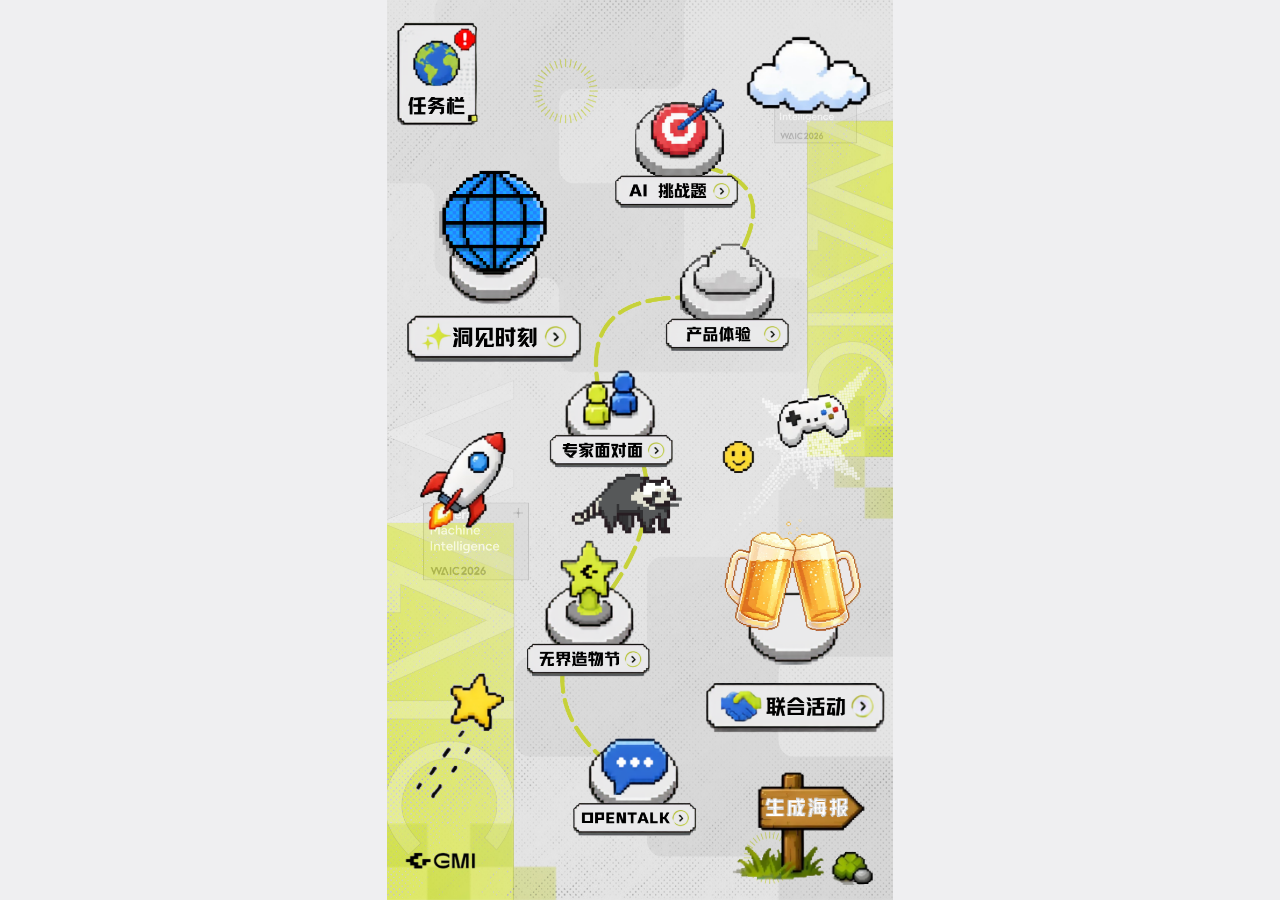
==== gmi-cloud-map/index.html @ d9730aa4 "Publish GMI Cloud WAIC check-in map" ====
<!doctype html>
<html lang="zh-CN">
  <head>
    <meta charset="UTF-8" />
    <meta name="viewport" content="width=device-width, initial-scale=1.0" />
    <title>Canva Replica</title>
    <link rel="icon" href="data:," />
    <link rel="preload" as="image" href="assets/page-background.jpg" />
    <link rel="preload" as="image" href="assets/canva-poster-decorated-transparent.png" />
    <link rel="preload" as="image" href="assets/gmi-logo.png" />
    <link rel="preload" as="image" href="assets/poster-sign.png" />
    <link rel="preload" as="image" href="assets/share-poster-page.png" />
    <link rel="preload" as="image" href="assets/share-poster-original.png" />
    <link rel="preload" as="image" href="assets/insight-page-report-map.png" />
    <link rel="preload" as="image" href="assets/partner-page-new.png" />
    <link rel="preload" as="image" href="assets/insight-detail-1.png" />
    <link rel="preload" as="image" href="assets/insight-detail-2.png" />
    <link rel="preload" as="image" href="assets/insight-detail-3.png" />
    <link rel="preload" as="image" href="assets/checkmark-green.png?v=2" />
    <link rel="preload" as="image" href="assets/taskbar-popup-frame.png?v=cutout2" />
    <link rel="preload" as="image" href="assets/taskbar-hearts-state-1.png?v=exact2" />
    <link rel="preload" as="image" href="assets/taskbar-heart-reveal-1.png?v=exact2" />
    <style>
      :root {
        color-scheme: light;
        --page-bg: #efeff1;
        --feedback-ease: cubic-bezier(0.16, 0.9, 0.24, 1);
        --feedback-press-duration: 130ms;
      }

      * {
        box-sizing: border-box;
      }

      html,
      body {
        width: 100%;
        min-height: 100%;
        margin: 0;
      }

      body {
        display: grid;
        min-height: 100dvh;
        place-items: center;
        overflow: hidden;
        background: var(--page-bg);
      }

      .canvas-stage {
        width: 100vw;
        height: 100dvh;
        display: grid;
        place-items: center;
      }

      .map-frame {
        width: min(100vw, calc(100dvh * 940 / 1672));
        aspect-ratio: 940 / 1672;
        position: relative;
        overflow: hidden;
        background: url("assets/page-background.jpg") center / 100% 100% no-repeat;
        contain: layout paint style;
        container-type: inline-size;
        transform: translate3d(0, 0, 0);
      }

      .map-art {
        position: absolute;
        inset: 0;
        width: 100%;
        height: 100%;
        display: block;
        object-fit: contain;
        image-rendering: pixelated;
        image-rendering: crisp-edges;
        user-select: none;
        pointer-events: none;
        -webkit-user-drag: none;
        backface-visibility: hidden;
        animation: map-foreground-enter 460ms var(--feedback-ease) both;
      }

      .poster-sign {
        position: absolute;
        left: 68%;
        top: 85.5%;
        z-index: 10;
        width: 29%;
        height: auto;
        pointer-events: none;
        user-select: none;
        -webkit-user-drag: none;
      }

      .poster-sign-hotspot {
        position: absolute;
        left: 68%;
        top: 85.5%;
        z-index: 21;
        width: 29%;
        height: 13.5%;
        border: 0;
        padding: 0;
        cursor: pointer;
        background: transparent;
        appearance: none;
        -webkit-tap-highlight-color: transparent;
      }

      .poster-sign-hotspot:focus-visible {
        outline: none;
      }

      .page-gmi-logo {
        position: absolute;
        left: 2.3%;
        bottom: 2.1%;
        z-index: 12;
        width: 16.5%;
        height: 4.2%;
        background: url("assets/gmi-logo.png") center center / 100% auto no-repeat;
        pointer-events: none;
        user-select: none;
      }

      .page-gmi-logo-insight {
        z-index: 6;
      }

      .checkmark-layer {
        position: absolute;
        inset: 0;
        z-index: 25;
        overflow: hidden;
        pointer-events: none;
      }

      .checkmark-marker {
        position: absolute;
        left: var(--check-x);
        top: var(--check-y);
        width: 6.383%;
        aspect-ratio: 1;
        display: block;
        visibility: hidden;
        opacity: 0;
        transform: translate3d(-50%, -50%, 0) scale(1);
        transform-origin: 50% 50%;
        will-change: transform, opacity, filter;
        image-rendering: pixelated;
        image-rendering: crisp-edges;
        user-select: none;
        -webkit-user-drag: none;
        backface-visibility: hidden;
      }

      .checkmark-marker.is-dropping,
      .checkmark-marker.is-complete {
        visibility: visible;
      }

      .checkmark-marker.is-complete {
        opacity: 1;
        filter: none;
        transform: translate3d(-50%, -50%, 0) scale(1);
      }

      .checkmark-marker.is-dropping {
        animation: checkmark-drop 520ms cubic-bezier(0.19, 0.86, 0.28, 1)
          forwards;
      }

      .intro-layer {
        position: absolute;
        inset: 0;
        z-index: 100;
        background: var(--page-bg);
        opacity: 1;
        pointer-events: none;
      }

      .intro-layer.is-hidden {
        opacity: 0;
        pointer-events: none;
      }

      .intro-layer.is-gone {
        display: none;
      }

      .intro-video {
        width: 100%;
        height: 100%;
        display: block;
        object-fit: contain;
        image-rendering: pixelated;
        image-rendering: crisp-edges;
        user-select: none;
        -webkit-user-drag: none;
        backface-visibility: hidden;
      }

      .hotspot {
        position: absolute;
        z-index: 20;
        border: 0;
        padding: 0;
        cursor: pointer;
        background: transparent;
        appearance: none;
        -webkit-tap-highlight-color: transparent;
      }

      .hotspot:focus-visible {
        outline: none;
      }

      .feedback-press {
        animation: feedback-press var(--feedback-press-duration)
          var(--feedback-ease) both;
      }

      .hotspot-ai {
        left: 45%;
        top: 9%;
        width: 25%;
        height: 15%;
      }

      .hotspot-taskbar {
        left: 0%;
        top: 0%;
        width: 24%;
        height: 15%;
      }

      .hotspot-product {
        left: 54%;
        top: 28%;
        width: 28%;
        height: 13%;
      }

      .hotspot-expert {
        left: 31%;
        top: 42%;
        width: 30%;
        height: 12%;
      }

      .hotspot-festival {
        left: 27%;
        top: 59%;
        width: 28%;
        height: 15%;
      }

      .hotspot-opentalk {
        left: 37%;
        top: 81%;
        width: 30%;
        height: 12%;
      }

      .hotspot-partner {
        left: 62%;
        top: 57%;
        width: 36%;
        height: 25%;
      }

      .hotspot-panda {
        left: 40%;
        top: 52.5%;
        width: 17%;
        height: 9.5%;
      }

      .hotspot-insight {
        left: 3%;
        top: 35%;
        width: 34%;
        height: 6%;
      }

      .hotspot-insight-globe {
        left: 8%;
        top: 18%;
        width: 23%;
        height: 16%;
      }

      .insight-page-layer {
        position: absolute;
        inset: 0;
        z-index: 160;
        visibility: hidden;
        opacity: 0;
        pointer-events: none;
        overflow: hidden;
        background: url("assets/page-background.jpg") center / 100% 100% no-repeat;
        transform: translate3d(0, 2%, 0) scale(0.96);
        transform-origin: 50% 50%;
        will-change: transform, opacity;
      }

      .insight-page-layer.is-entering,
      .insight-page-layer.is-open,
      .insight-page-layer.is-closing {
        visibility: visible;
      }

      .insight-page-layer.is-entering {
        pointer-events: auto;
        animation: insight-page-in 420ms var(--feedback-ease) forwards;
      }

      .insight-page-layer.is-open {
        opacity: 1;
        pointer-events: auto;
        transform: translate3d(0, 0, 0) scale(1);
      }

      .insight-page-layer.is-closing {
        pointer-events: none;
        animation: insight-page-out 240ms cubic-bezier(0.55, 0, 0.74, 0.22)
          forwards;
      }

      .insight-page-art {
        width: 100%;
        height: 100%;
        display: block;
        object-fit: contain;
        user-select: none;
        pointer-events: none;
        -webkit-user-drag: none;
        image-rendering: auto;
      }

      .insight-close-hotspot {
        position: absolute;
        top: 2.4%;
        right: 3.2%;
        z-index: 5;
        width: 7.5%;
        height: 5%;
        border: 0;
        padding: 0;
        cursor: pointer;
        background: transparent;
        appearance: none;
        -webkit-tap-highlight-color: transparent;
      }

      .insight-close-hotspot:focus-visible {
        outline: none;
      }

      .insight-poster-hotspot {
        position: absolute;
        left: 63.5%;
        top: 83.4%;
        z-index: 6;
        width: 35.5%;
        height: 13.4%;
        border: 0;
        padding: 0;
        cursor: pointer;
        background: transparent;
        appearance: none;
        -webkit-tap-highlight-color: transparent;
      }

      .insight-poster-hotspot:focus-visible {
        outline: none;
      }

      .partner-page-layer {
        position: absolute;
        inset: 0;
        z-index: 170;
        visibility: hidden;
        opacity: 0;
        overflow: hidden;
        pointer-events: none;
        background: #021225;
        transform: scale(0.97);
        transform-origin: 50% 50%;
        will-change: transform, opacity;
      }

      .partner-page-layer.is-entering,
      .partner-page-layer.is-open,
      .partner-page-layer.is-closing {
        visibility: visible;
      }

      .partner-page-layer.is-entering {
        pointer-events: auto;
        animation: partner-page-in 460ms var(--feedback-ease) forwards;
      }

      .partner-page-layer.is-open {
        opacity: 1;
        pointer-events: auto;
        transform: scale(1);
      }

      .partner-page-layer.is-closing {
        pointer-events: none;
        animation: partner-page-out 260ms cubic-bezier(0.55, 0, 0.74, 0.22) forwards;
      }

      .partner-page-art {
        width: 100%;
        height: 100%;
        display: block;
        object-fit: contain;
        user-select: none;
        pointer-events: none;
        -webkit-user-drag: none;
      }

      .partner-close-hotspot {
        position: absolute;
        top: 1.3%;
        right: 2.6%;
        z-index: 2;
        width: 12%;
        height: 7.5%;
        border: 0;
        padding: 0;
        cursor: pointer;
        background: transparent;
        appearance: none;
        -webkit-tap-highlight-color: transparent;
      }

      .partner-close-hotspot:focus-visible {
        outline: none;
      }

      .partner-poster-hotspot {
        position: absolute;
        left: 66%;
        top: 88.8%;
        z-index: 3;
        width: 32%;
        height: 10.7%;
        border: 0;
        padding: 0;
        cursor: pointer;
        background: transparent;
        appearance: none;
        -webkit-tap-highlight-color: transparent;
      }

      .partner-poster-hotspot:focus-visible {
        outline: none;
      }

      .poster-page-layer {
        position: absolute;
        inset: 0;
        z-index: 180;
        visibility: hidden;
        opacity: 0;
        overflow: hidden;
        pointer-events: none;
        background: #e8e8e8;
        transform: translate3d(0, 1.5%, 0) scale(0.96);
        transform-origin: 50% 50%;
        will-change: transform, opacity;
      }

      .poster-page-layer.is-entering,
      .poster-page-layer.is-open,
      .poster-page-layer.is-closing {
        visibility: visible;
      }

      .poster-page-layer.is-entering {
        pointer-events: auto;
        animation: poster-page-in 480ms var(--feedback-ease) forwards;
      }

      .poster-page-layer.is-open {
        opacity: 1;
        pointer-events: auto;
        transform: translate3d(0, 0, 0) scale(1);
      }

      .poster-page-layer.is-closing {
        pointer-events: none;
        animation: poster-page-out 240ms cubic-bezier(0.55, 0, 0.74, 0.22) forwards;
      }

      .poster-page-art {
        width: 100%;
        height: 100%;
        display: block;
        object-fit: contain;
        user-select: none;
        pointer-events: none;
        -webkit-user-drag: none;
      }

      .poster-photo-layer {
        position: absolute;
        inset: 0;
        z-index: 2;
        pointer-events: none;
      }

      .poster-composite-image {
        position: absolute;
        left: 12.646%;
        top: 2.99%;
        z-index: 3;
        width: 74.814%;
        height: 85.526%;
        display: block;
        object-fit: fill;
        user-select: auto;
        pointer-events: auto;
        -webkit-user-drag: auto;
        -webkit-touch-callout: default;
      }

      .poster-composite-image[hidden] {
        display: none;
      }

      .poster-photo-slot {
        position: absolute;
        left: var(--poster-x);
        top: var(--poster-y);
        width: var(--poster-w);
        height: var(--poster-h);
        overflow: hidden;
        border-radius: var(--poster-radius, 0);
        background: #f1f1f1;
      }

      .poster-photo-slot img {
        width: 100%;
        height: 100%;
        display: block;
        object-fit: cover;
        object-position: center;
      }

      .poster-actions-backdrop {
        position: absolute;
        inset: 0;
        z-index: 4;
        background: url("assets/page-background.jpg") center / 100% 100% no-repeat;
        clip-path: inset(89.5% 11.5% 1.2% 11.5%);
        pointer-events: none;
      }

      .poster-actions {
        position: absolute;
        left: 13.5%;
        top: 91%;
        z-index: 5;
        width: 73%;
        height: 6.2%;
        display: grid;
        grid-template-columns: minmax(0, 1fr) minmax(0, 1fr);
        gap: 2.4%;
      }

      .poster-action-button {
        border: 0;
        border-radius: 0.8cqw;
        padding: 0 1cqw;
        cursor: pointer;
        background: #050505;
        color: #dafa20;
        box-shadow: 0 0.7cqw 0 #8a8a8a;
        font-family: "Microsoft YaHei", "PingFang SC", sans-serif;
        font-size: 4.25cqw;
        font-weight: 900;
        line-height: 1;
        letter-spacing: 0;
        white-space: nowrap;
        appearance: none;
        -webkit-tap-highlight-color: transparent;
      }

      .poster-action-button:active {
        box-shadow: 0 0.25cqw 0 #777;
        transform: translateY(0.45cqw);
      }

      .poster-action-button:focus-visible {
        outline: 0.35cqw solid #174aa3;
        outline-offset: 0.3cqw;
      }

      .poster-return-side {
        position: absolute;
        top: 0;
        z-index: 3;
        width: 12.6%;
        height: 100%;
        border: 0;
        padding: 0;
        cursor: pointer;
        background: transparent;
        appearance: none;
        -webkit-tap-highlight-color: transparent;
      }

      .poster-return-side-left {
        left: 0;
      }

      .poster-return-side-right {
        right: 0;
      }

      .poster-return-side:focus-visible {
        outline: none;
      }

      .insight-detail-target {
        position: absolute;
        z-index: 2;
        border: 0;
        padding: 0;
        cursor: pointer;
        background: transparent;
        appearance: none;
        -webkit-tap-highlight-color: transparent;
      }

      .insight-detail-target:focus-visible,
      .insight-detail-action:focus-visible {
        outline: none;
      }

      .insight-detail-target-1 {
        left: 8%;
        top: 15%;
        width: 48%;
        height: 10%;
      }

      .insight-detail-target-2 {
        left: 50.5%;
        top: 37%;
        width: 40%;
        height: 12%;
      }

      .insight-detail-target-3 {
        left: 7%;
        top: 63.5%;
        width: 44%;
        height: 12%;
      }

      .insight-detail-card {
        --detail-offset-x: 0%;
        --detail-offset-y: 0%;
        position: absolute;
        z-index: 3;
        width: var(--detail-width);
        opacity: 0;
        visibility: hidden;
        pointer-events: none;
        transform: translate3d(var(--detail-offset-x), var(--detail-offset-y), 0)
          scale(0.92);
        transform-origin: 50% 50%;
        will-change: transform, opacity;
      }

      .insight-detail-card-1 {
        left: 53.45%;
        top: 13.9%;
        --detail-width: 46.23%;
        --detail-offset-x: 18%;
        --detail-offset-y: -8%;
      }

      .insight-detail-card-2 {
        left: 7.23%;
        top: 36.96%;
        --detail-width: 39.32%;
        --detail-offset-x: -18%;
        --detail-offset-y: 8%;
      }

      .insight-detail-card-3 {
        left: 53.45%;
        top: 61.6%;
        --detail-width: 42.72%;
        --detail-offset-x: 18%;
        --detail-offset-y: 10%;
      }

      .insight-detail-card.is-opening,
      .insight-detail-card.is-open {
        visibility: visible;
        pointer-events: auto;
      }

      .insight-detail-card.is-opening {
        animation: insight-detail-in 260ms var(--feedback-ease) forwards;
      }

      .insight-detail-card.is-open {
        opacity: 1;
        transform: translate3d(0, 0, 0) scale(1);
      }

      .insight-detail-card.is-closing {
        visibility: visible;
        pointer-events: none;
        animation: insight-detail-out 220ms cubic-bezier(0.55, 0, 0.74, 0.22)
          forwards;
      }

      .insight-detail-art {
        display: block;
        width: 100%;
        height: auto;
        user-select: none;
        pointer-events: none;
        -webkit-user-drag: none;
        image-rendering: auto;
      }

      .insight-detail-action {
        position: absolute;
        z-index: 1;
        border: 0;
        padding: 0;
        cursor: pointer;
        background: transparent;
        appearance: none;
        -webkit-tap-highlight-color: transparent;
      }

      .insight-copy-hotspot {
        left: 18%;
        bottom: 5.5%;
        width: 66%;
        height: 17%;
      }

      .insight-photo-plus-hotspot {
        height: 16%;
      }

      .insight-detail-card-2 .insight-photo-plus-hotspot {
        left: 14%;
        bottom: 5%;
        width: 70%;
      }

      .insight-detail-card-3 .insight-photo-plus-hotspot {
        left: 18%;
        bottom: 5%;
        width: 64%;
      }

      .insight-photo-choice-sheet {
        left: 9%;
        bottom: 21%;
        width: 82%;
      }

      .heart-bubble {
        position: absolute;
        left: 67.4%;
        top: 51.2%;
        z-index: 26;
        width: 17%;
        opacity: 0;
        visibility: hidden;
        pointer-events: none;
        transform: translate3d(-50%, -50%, 0) scale(0.72);
        transform-origin: 42% 100%;
        will-change: transform, opacity;
      }

      .heart-bubble.is-visible {
        visibility: visible;
        opacity: 1;
        transform: translate3d(-50%, -50%, 0) scale(1);
        animation: heart-bubble-in 280ms var(--feedback-ease)
          forwards;
      }

      .heart-bubble img {
        width: 100%;
        height: auto;
        display: block;
        user-select: none;
        -webkit-user-drag: none;
        image-rendering: pixelated;
        image-rendering: crisp-edges;
        backface-visibility: hidden;
      }

      .taskbar-popup-layer {
        position: absolute;
        inset: 0;
        z-index: 46;
        visibility: hidden;
        opacity: 0;
        pointer-events: none;
        background: transparent;
        contain: layout paint style;
        transform: translate3d(0, 0, 0) scale(0.94);
        transform-origin: 50% 58%;
        will-change: transform, opacity;
      }

      .taskbar-popup-layer.is-visible {
        visibility: visible;
        opacity: 1;
        pointer-events: auto;
        animation: taskbar-popup-in 280ms var(--feedback-ease)
          forwards;
      }

      .taskbar-popup-layer.is-closing {
        visibility: visible;
        opacity: 0;
        pointer-events: none;
        animation: taskbar-popup-out 220ms cubic-bezier(0.55, 0, 0.74, 0.22)
          forwards;
      }

      .taskbar-popup-art {
        width: 100%;
        height: 100%;
        display: block;
        object-fit: contain;
        image-rendering: pixelated;
        image-rendering: crisp-edges;
        user-select: none;
        pointer-events: none;
        -webkit-user-drag: none;
        backface-visibility: hidden;
      }

      .taskbar-heart-stage {
        position: absolute;
        left: 0;
        top: 33.49%;
        z-index: 47;
        width: 100%;
        height: 19.14%;
        pointer-events: none;
        overflow: hidden;
      }

      .taskbar-heart-state,
      .taskbar-heart-reveal {
        position: absolute;
        inset: 0;
        width: 100%;
        height: 100%;
        display: block;
        image-rendering: pixelated;
        image-rendering: crisp-edges;
        user-select: none;
        -webkit-user-drag: none;
      }

      .taskbar-heart-reveal {
        opacity: 0;
        background-repeat: no-repeat;
        background-size: 1100% 100%;
        will-change: background-position, opacity;
      }

      .taskbar-heart-reveal.is-active {
        opacity: 1;
        animation: taskbar-heart-reveal 460ms steps(10, end) forwards;
      }

      .taskbar-progress-label {
        position: absolute;
        width: 1px;
        height: 1px;
        margin: -1px;
        padding: 0;
        border: 0;
        clip: rect(0 0 0 0);
        clip-path: inset(50%);
        overflow: hidden;
        white-space: nowrap;
        z-index: 47;
      }

      .taskbar-close-hotspot {
        position: absolute;
        left: 30%;
        top: 63.6%;
        z-index: 48;
        width: 40%;
        height: 8%;
        border: 0;
        padding: 0;
        cursor: pointer;
        background: transparent;
        appearance: none;
        -webkit-tap-highlight-color: transparent;
      }

      .taskbar-close-hotspot:focus-visible {
        outline: none;
      }

      .popup-card {
        --x: 50%;
        --y: 50%;
        --w: 33%;
        --origin: 50% 50%;
        position: absolute;
        left: var(--x);
        top: var(--y);
        z-index: 30;
        width: var(--w);
        transform-origin: var(--origin);
        transform: translate3d(-50%, -50%, 0) scale(0.72);
        opacity: 0;
        visibility: hidden;
        pointer-events: none;
        will-change: transform, opacity;
      }

      .popup-art {
        width: 100%;
        height: auto;
        display: block;
        user-select: none;
        pointer-events: none;
        -webkit-user-drag: none;
        image-rendering: pixelated;
        image-rendering: crisp-edges;
        backface-visibility: hidden;
      }

      .checkin-hotspot {
        position: absolute;
        left: 17%;
        bottom: 7.2%;
        z-index: 34;
        width: 66%;
        height: 17%;
        border: 0;
        padding: 0;
        cursor: pointer;
        background: transparent;
        appearance: none;
        -webkit-tap-highlight-color: transparent;
      }

      .checkin-hotspot::after {
        content: "";
        position: absolute;
        inset: 18% 42%;
        border-radius: 999px;
        background: rgba(255, 49, 80, 0);
        transform: scale(0.76);
        transition:
          background-color 160ms linear,
          transform 180ms cubic-bezier(0.16, 0.9, 0.24, 1);
      }

      .checkin-hotspot:active::after {
        background: rgba(255, 49, 80, 0.16);
        transform: scale(1);
      }

      .checkin-hotspot:focus-visible {
        outline: none;
      }

      .photo-choice-sheet {
        position: absolute;
        left: 8%;
        bottom: 25%;
        z-index: 36;
        width: 89%;
        aspect-ratio: 232 / 118;
        display: grid;
        grid-template-columns: minmax(0, 1fr);
        gap: 0;
        padding: 0;
        border: 0;
        background: transparent;
        overflow: visible;
        transform-origin: 50% 100%;
        animation: photo-choice-in 120ms steps(2, end) both;
      }

      .photo-choice-reference {
        position: absolute;
        top: -211.864%;
        left: -293.534%;
        z-index: 0;
        width: 405.603%;
        max-width: none;
        height: auto;
        display: block;
        pointer-events: none;
        user-select: none;
        -webkit-user-drag: none;
      }

      .photo-choice-crop {
        position: absolute;
        inset: 0;
        z-index: 0;
        overflow: hidden;
      }

      .photo-choice-plus {
        position: absolute;
        top: -0.6em;
        right: -0.5em;
        z-index: 2;
        color: #ddea17;
        font-family: Arial Black, Arial, sans-serif;
        font-size: clamp(17px, 6.1cqw, 33px);
        font-weight: 900;
        line-height: 1;
        -webkit-text-stroke: clamp(1px, 0.32cqw, 2px) #111;
        text-shadow:
          clamp(1px, 0.32cqw, 2px) 0 #111,
          0 clamp(1px, 0.32cqw, 2px) #111;
        pointer-events: none;
      }

      .photo-choice-sheet[hidden] {
        display: none;
      }

      .photo-choice-action {
        position: relative;
        z-index: 1;
        min-height: 0;
        border: 0;
        padding: 0;
        background: transparent;
        color: transparent;
        cursor: pointer;
        font-size: 0;
        -webkit-tap-highlight-color: transparent;
      }

      .photo-choice-action:active {
        background: rgba(217, 234, 23, 0.16);
      }

      .photo-choice-action:focus-visible {
        outline: 2px solid #ddea17;
        outline-offset: 2px;
      }

      .popup-festival .photo-choice-sheet {
        left: 4%;
        width: 84%;
      }

      .native-photo-input {
        position: fixed;
        width: 1px;
        height: 1px;
        margin: -1px;
        padding: 0;
        border: 0;
        clip: rect(0 0 0 0);
        clip-path: inset(50%);
        overflow: hidden;
        white-space: nowrap;
      }

      .popup-card.is-opening,
      .popup-card.is-open {
        visibility: visible;
        pointer-events: auto;
      }

      .popup-card.is-opening {
        animation: card-in 310ms var(--feedback-ease) forwards;
      }

      .popup-card.is-open {
        transform: translate3d(-50%, -50%, 0) scale(1);
        opacity: 1;
      }

      .popup-card.is-closing {
        visibility: visible;
        pointer-events: none;
        animation: card-out 250ms cubic-bezier(0.55, 0, 0.74, 0.22) forwards;
      }

      @keyframes card-in {
        0% {
          opacity: 0;
          transform: translate3d(-50%, -50%, 0) scale(0.72);
        }
        58% {
          opacity: 1;
          transform: translate3d(-50%, -50%, 0) scale(1.035);
        }
        100% {
          opacity: 1;
          transform: translate3d(-50%, -50%, 0) scale(1);
        }
      }

      @keyframes map-foreground-enter {
        0% {
          opacity: 0;
          transform: translate3d(0, 10px, 0) scale(0.985);
        }

        100% {
          opacity: 1;
          transform: translate3d(0, 0, 0) scale(1);
        }
      }

      @keyframes card-out {
        0% {
          opacity: 1;
          transform: translate3d(-50%, -50%, 0) scale(1);
        }
        100% {
          opacity: 0;
          transform: translate3d(-50%, -50%, 0) scale(0.72);
        }
      }

      @keyframes feedback-press {
        0% {
          transform: scale(1);
        }
        45% {
          transform: scale(0.94);
        }
        100% {
          transform: scale(1);
        }
      }

      @keyframes insight-page-in {
        0% {
          opacity: 0;
          transform: translate3d(0, 2%, 0) scale(0.96);
        }
        70% {
          opacity: 1;
          transform: translate3d(0, 0, 0) scale(1.012);
        }
        100% {
          opacity: 1;
          transform: translate3d(0, 0, 0) scale(1);
        }
      }

      @keyframes insight-page-out {
        0% {
          opacity: 1;
          transform: translate3d(0, 0, 0) scale(1);
        }
        100% {
          opacity: 0;
          transform: translate3d(0, 1.5%, 0) scale(0.97);
        }
      }

      @keyframes partner-page-in {
        0% {
          opacity: 0;
          transform: scale(0.97);
        }
        72% {
          opacity: 1;
          transform: scale(1.01);
        }
        100% {
          opacity: 1;
          transform: scale(1);
        }
      }

      @keyframes partner-page-out {
        0% {
          opacity: 1;
          transform: scale(1);
        }
        100% {
          opacity: 0;
          transform: scale(1.035);
        }
      }

      @keyframes poster-page-in {
        0% {
          opacity: 0;
          transform: translate3d(0, 1.5%, 0) scale(0.96);
        }
        72% {
          opacity: 1;
          transform: translate3d(0, 0, 0) scale(1.012);
        }
        100% {
          opacity: 1;
          transform: translate3d(0, 0, 0) scale(1);
        }
      }

      @keyframes poster-page-out {
        0% {
          opacity: 1;
          transform: translate3d(0, 0, 0) scale(1);
        }
        100% {
          opacity: 0;
          transform: translate3d(0, 1.5%, 0) scale(0.97);
        }
      }

      @keyframes insight-detail-in {
        0% {
          opacity: 0;
          transform: translate3d(var(--detail-offset-x), var(--detail-offset-y), 0)
            scale(0.92);
        }

        100% {
          opacity: 1;
          transform: translate3d(0, 0, 0) scale(1);
        }
      }

      @keyframes insight-detail-out {
        0% {
          opacity: 1;
          transform: translate3d(0, 0, 0) scale(1);
        }

        100% {
          opacity: 0;
          transform: translate3d(var(--detail-offset-x), var(--detail-offset-y), 0)
            scale(0.92);
        }
      }

      @keyframes photo-choice-in {
        0% {
          opacity: 0;
          transform: translate3d(0, 4%, 0) scale(0.92);
        }
        100% {
          opacity: 1;
          transform: translate3d(0, 0, 0) scale(1);
        }
      }

      @keyframes checkmark-drop {
        0% {
          opacity: 0;
          filter: blur(1px);
          transform: translate3d(-50%, -780%, 0) scale(8.5);
        }
        9% {
          opacity: 1;
        }
        78% {
          opacity: 1;
          filter: none;
          transform: translate3d(-50%, -50%, 0) scale(1.13);
        }
        100% {
          opacity: 1;
          filter: none;
          transform: translate3d(-50%, -50%, 0) scale(1);
        }
      }

      @keyframes heart-bubble-in {
        0% {
          opacity: 0;
          transform: translate3d(-50%, -50%, 0) scale(0.72);
        }
        62% {
          opacity: 1;
          transform: translate3d(-50%, -50%, 0) scale(1.05);
        }
        100% {
          opacity: 1;
          transform: translate3d(-50%, -50%, 0) scale(1);
        }
      }

      @keyframes taskbar-popup-in {
        0% {
          opacity: 0;
          transform: translate3d(0, 0, 0) scale(0.94);
        }
        58% {
          opacity: 1;
          transform: translate3d(0, 0, 0) scale(1.012);
        }
        100% {
          opacity: 1;
          transform: translate3d(0, 0, 0) scale(1);
        }
      }

      @keyframes taskbar-popup-out {
        0% {
          opacity: 1;
          transform: translate3d(0, 0, 0) scale(1);
        }
        100% {
          opacity: 0;
          transform: translate3d(0, 0, 0) scale(0.94);
        }
      }

      @keyframes taskbar-heart-reveal {
        0% {
          background-position: 0 0;
        }
        100% {
          background-position: 100% 0;
        }
      }

      .popup-ai {
        --x: 82.4%;
        --y: 14.1%;
        --w: 34%;
        --origin: 0% 50%;
      }

      .popup-product {
        --x: 38.2%;
        --y: 30.2%;
        --w: 34%;
        --origin: 100% 50%;
      }

      .popup-expert {
        --x: 74.6%;
        --y: 49%;
        --w: 34%;
        --origin: 0% 50%;
      }

      .popup-festival {
        --x: 18.2%;
        --y: 68%;
        --w: 32.5%;
        --origin: 100% 50%;
      }

      .popup-opentalk {
        --x: 78.6%;
        --y: 88.2%;
        --w: 32.5%;
        --origin: 0% 36%;
      }

      /* Keep the supplied raster artwork smooth when it is scaled on phones. */
      .map-art,
      .intro-video,
      .popup-art,
      .heart-bubble img,
      .taskbar-popup-art,
      .taskbar-heart-state,
      .taskbar-heart-reveal {
        image-rendering: auto;
      }

      @media (prefers-reduced-motion: reduce) {
        .map-art,
        .popup-card.is-opening,
        .popup-card.is-closing,
        .heart-bubble.is-visible,
        .taskbar-popup-layer.is-visible,
        .taskbar-popup-layer.is-closing,
        .insight-page-layer.is-entering,
        .insight-page-layer.is-closing,
        .partner-page-layer.is-entering,
        .partner-page-layer.is-closing,
        .poster-page-layer.is-entering,
        .poster-page-layer.is-closing,
        .insight-detail-card.is-opening,
        .insight-detail-card.is-closing,
        .feedback-press {
          animation-duration: 1ms;
        }
      }
    </style>
  </head>
  <body>
    <main class="canvas-stage" aria-label="Canva design replica">
      <div class="map-frame">
        <img
          class="map-art"
          src="assets/canva-poster-decorated-transparent.png"
          width="941"
          height="1672"
          alt=""
          aria-hidden="true"
          draggable="false"
        />
        <div class="page-gmi-logo" role="img" aria-label="GMI"></div>
        <img
          class="poster-sign"
          src="assets/poster-sign-cutout.png"
          width="330"
          height="266"
          alt=""
          aria-hidden="true"
          draggable="false"
        />
        <button
          class="poster-sign-hotspot"
          type="button"
          data-poster-target
          aria-label="Generate poster"
        ></button>

        <div class="checkmark-layer" data-checkmark-layer aria-hidden="true"></div>

        <article class="popup-card popup-ai" data-popup="ai" aria-hidden="true">
          <img
            class="popup-art"
            src="assets/popup-ai.png"
            width="624"
            height="630"
            alt=""
            draggable="false"
          />
          <button
            class="checkin-hotspot"
            type="button"
            data-checkin-button
            aria-label="Check in AI challenge"
          ></button>
          <div class="photo-choice-sheet" data-photo-choice-sheet hidden aria-hidden="true">
            <span class="photo-choice-crop"><img class="photo-choice-reference" src="assets/photo-choice-reference.png" alt="" aria-hidden="true" draggable="false" /></span>
            <span class="photo-choice-plus" aria-hidden="true">+</span>
            <button class="photo-choice-action" type="button" data-photo-library-choice>从相册选择</button>
            <button class="photo-choice-action" type="button" data-photo-camera-choice>打开相机</button>
          </div>
        </article>

        <article
          class="popup-card popup-product"
          data-popup="product"
          aria-hidden="true"
        >
          <img
            class="popup-art"
            src="assets/popup-product.png"
            width="603"
            height="646"
            alt=""
            draggable="false"
          />
          <button
            class="checkin-hotspot"
            type="button"
            data-checkin-button
            aria-label="Check in product experience"
          ></button>
          <div class="photo-choice-sheet" data-photo-choice-sheet hidden aria-hidden="true">
            <span class="photo-choice-crop"><img class="photo-choice-reference" src="assets/photo-choice-reference.png" alt="" aria-hidden="true" draggable="false" /></span>
            <span class="photo-choice-plus" aria-hidden="true">+</span>
            <button class="photo-choice-action" type="button" data-photo-library-choice>从相册选择</button>
            <button class="photo-choice-action" type="button" data-photo-camera-choice>打开相机</button>
          </div>
        </article>

        <article
          class="popup-card popup-expert"
          data-popup="expert"
          aria-hidden="true"
        >
          <img
            class="popup-art"
            src="assets/popup-expert.png"
            width="603"
            height="623"
            alt=""
            draggable="false"
          />
          <button
            class="checkin-hotspot"
            type="button"
            data-checkin-button
            aria-label="Check in expert session"
          ></button>
          <div class="photo-choice-sheet" data-photo-choice-sheet hidden aria-hidden="true">
            <span class="photo-choice-crop"><img class="photo-choice-reference" src="assets/photo-choice-reference.png" alt="" aria-hidden="true" draggable="false" /></span>
            <span class="photo-choice-plus" aria-hidden="true">+</span>
            <button class="photo-choice-action" type="button" data-photo-library-choice>从相册选择</button>
            <button class="photo-choice-action" type="button" data-photo-camera-choice>打开相机</button>
          </div>
        </article>

        <article
          class="popup-card popup-festival"
          data-popup="festival"
          aria-hidden="true"
        >
          <img
            class="popup-art"
            src="assets/popup-festival.png"
            width="564"
            height="615"
            alt=""
            draggable="false"
          />
          <button
            class="checkin-hotspot"
            type="button"
            data-checkin-button
            aria-label="Check in creation festival"
          ></button>
          <div class="photo-choice-sheet" data-photo-choice-sheet hidden aria-hidden="true">
            <span class="photo-choice-crop"><img class="photo-choice-reference" src="assets/photo-choice-reference.png" alt="" aria-hidden="true" draggable="false" /></span>
            <span class="photo-choice-plus" aria-hidden="true">+</span>
            <button class="photo-choice-action" type="button" data-photo-library-choice>从相册选择</button>
            <button class="photo-choice-action" type="button" data-photo-camera-choice>打开相机</button>
          </div>
        </article>

        <article
          class="popup-card popup-opentalk"
          data-popup="opentalk"
          aria-hidden="true"
        >
          <img
            class="popup-art"
            src="assets/popup-opentalk.png"
            width="564"
            height="588"
            alt=""
            draggable="false"
          />
          <button
            class="checkin-hotspot"
            type="button"
            data-checkin-button
            aria-label="Check in OpenTalk"
          ></button>
          <div class="photo-choice-sheet" data-photo-choice-sheet hidden aria-hidden="true">
            <span class="photo-choice-crop"><img class="photo-choice-reference" src="assets/photo-choice-reference.png" alt="" aria-hidden="true" draggable="false" /></span>
            <span class="photo-choice-plus" aria-hidden="true">+</span>
            <button class="photo-choice-action" type="button" data-photo-library-choice>从相册选择</button>
            <button class="photo-choice-action" type="button" data-photo-camera-choice>打开相机</button>
          </div>
        </article>

        <div class="heart-bubble" data-heart-bubble aria-hidden="true">
          <img
            src="assets/heart-bubble.png"
            width="807"
            height="364"
            alt=""
            draggable="false"
          />
        </div>

        <div
          class="taskbar-popup-layer"
          data-taskbar-popup-layer
          aria-hidden="true"
        >
          <img
            class="taskbar-popup-art"
            src="assets/taskbar-popup-frame.png?v=cutout2"
            width="940"
            height="1672"
            alt=""
            draggable="false"
          />
          <div class="taskbar-progress-label" data-taskbar-progress>0/5</div>
          <div class="taskbar-heart-stage" aria-hidden="true">
            <img
              class="taskbar-heart-state"
              data-taskbar-heart-state
              src="assets/taskbar-hearts-state-0.png?v=exact2"
              width="940"
              height="320"
              alt=""
              draggable="false"
            />
            <div
              class="taskbar-heart-reveal"
              data-taskbar-heart-reveal
            ></div>
          </div>
          <button
            class="taskbar-close-hotspot"
            type="button"
            data-taskbar-close
            aria-label="Close taskbar popup"
          ></button>
        </div>

        <section
          class="insight-page-layer"
          data-insight-layer
          aria-hidden="true"
        >
          <img
            class="insight-page-art"
            src="assets/insight-page-report-map.png"
            width="941"
            height="1672"
            alt=""
            draggable="false"
          />
          <div class="page-gmi-logo page-gmi-logo-insight" role="img" aria-label="GMI"></div>
          <button class="insight-detail-target insight-detail-target-1" type="button" data-insight-detail-target="1" aria-label="Open white paper details"></button>
          <button class="insight-detail-target insight-detail-target-2" type="button" data-insight-detail-target="2" aria-label="Open global AI sharing details"></button>
          <button class="insight-detail-target insight-detail-target-3" type="button" data-insight-detail-target="3" aria-label="Open AI Agent sharing details"></button>

          <article class="insight-detail-card insight-detail-card-1" data-insight-detail="1" aria-hidden="true">
            <img class="insight-detail-art" src="assets/insight-detail-1.png" width="435" height="338" alt="" draggable="false" />
            <button class="insight-detail-action insight-copy-hotspot" type="button" data-insight-copy-command aria-label="Copy white paper command"></button>
          </article>

          <article class="insight-detail-card insight-detail-card-2" data-insight-detail="2" aria-hidden="true">
            <img class="insight-detail-art" src="assets/insight-detail-2.png" width="370" height="390" alt="" draggable="false" />
            <button class="insight-detail-action insight-photo-plus-hotspot" type="button" data-insight-photo-plus aria-label="Add global AI sharing photo"></button>
            <div class="photo-choice-sheet insight-photo-choice-sheet" data-insight-photo-choice-sheet hidden aria-hidden="true">
              <span class="photo-choice-crop"><img class="photo-choice-reference" src="assets/photo-choice-reference.png" alt="" aria-hidden="true" draggable="false" /></span>
              <span class="photo-choice-plus" aria-hidden="true">+</span>
              <button class="photo-choice-action" type="button" data-insight-photo-library-choice aria-label="Choose from photo library"></button>
              <button class="photo-choice-action" type="button" data-insight-photo-camera-choice aria-label="Open camera"></button>
            </div>
          </article>

          <article class="insight-detail-card insight-detail-card-3" data-insight-detail="3" aria-hidden="true">
            <img class="insight-detail-art" src="assets/insight-detail-3.png" width="402" height="358" alt="" draggable="false" />
            <button class="insight-detail-action insight-photo-plus-hotspot" type="button" data-insight-photo-plus aria-label="Add AI Agent sharing photo"></button>
            <div class="photo-choice-sheet insight-photo-choice-sheet" data-insight-photo-choice-sheet hidden aria-hidden="true">
              <span class="photo-choice-crop"><img class="photo-choice-reference" src="assets/photo-choice-reference.png" alt="" aria-hidden="true" draggable="false" /></span>
              <span class="photo-choice-plus" aria-hidden="true">+</span>
              <button class="photo-choice-action" type="button" data-insight-photo-library-choice aria-label="Choose from photo library"></button>
              <button class="photo-choice-action" type="button" data-insight-photo-camera-choice aria-label="Open camera"></button>
            </div>
          </article>
          <button
            class="insight-close-hotspot"
            type="button"
            data-insight-close
            aria-label="Close insight moments"
          ></button>
          <button
            class="insight-poster-hotspot"
            type="button"
            data-insight-poster-target
            aria-label="Generate poster"
          ></button>
        </section>

        <section class="partner-page-layer" data-partner-layer aria-hidden="true">
          <img
            class="partner-page-art"
            src="assets/partner-page-new.png"
            width="941"
            height="1672"
            alt=""
            draggable="false"
          />
          <button
            class="partner-poster-hotspot"
            type="button"
            data-partner-poster-target
            aria-label="Generate poster"
          ></button>
          <button
            class="partner-close-hotspot"
            type="button"
            data-partner-close
            aria-label="Return to main page"
          ></button>
        </section>

        <section class="poster-page-layer" data-poster-page-layer aria-hidden="true">
          <img
            class="poster-page-art"
            src="assets/share-poster-page.png"
            width="941"
            height="1672"
            alt=""
            draggable="false"
          />
          <div class="poster-photo-layer" data-poster-photo-layer aria-hidden="true"></div>
          <img
            class="poster-composite-image"
            data-poster-composite-image
            alt="GMI Cloud 打卡行动地图海报"
            hidden
          />
          <button
            class="poster-return-side poster-return-side-left"
            type="button"
            data-poster-return
            aria-label="Return to main page"
          ></button>
          <button
            class="poster-return-side poster-return-side-right"
            type="button"
            data-poster-return
            aria-label="Return to main page"
          ></button>
          <div class="poster-actions-backdrop" aria-hidden="true"></div>
          <div class="poster-actions">
            <button
              class="poster-action-button"
              type="button"
              data-poster-save
              aria-label="保存海报"
            >保存海报</button>
            <button
              class="poster-action-button"
              type="button"
              data-poster-copy
              aria-label="复制文案"
            >复制文案</button>
          </div>
        </section>

        <button
          class="hotspot hotspot-taskbar"
          type="button"
          data-taskbar-target
          aria-label="Open taskbar collection"
        ></button>
        <button
          class="hotspot hotspot-ai"
          type="button"
          data-popup-target="ai"
          aria-label="Open AI challenge"
        ></button>
        <button
          class="hotspot hotspot-product"
          type="button"
          data-popup-target="product"
          aria-label="Open product experience"
        ></button>
        <button
          class="hotspot hotspot-expert"
          type="button"
          data-popup-target="expert"
          aria-label="Open expert session"
        ></button>
        <button
          class="hotspot hotspot-festival"
          type="button"
          data-popup-target="festival"
          aria-label="Open creation festival"
        ></button>
        <button
          class="hotspot hotspot-opentalk"
          type="button"
          data-popup-target="opentalk"
          aria-label="Open OpenTalk"
        ></button>
        <button
          class="hotspot hotspot-panda"
          type="button"
          data-panda-target
          aria-label="Show panda hearts"
        ></button>
        <button
          class="hotspot hotspot-insight"
          type="button"
          data-insight-target
          aria-label="Open insight moments"
        ></button>
        <button
          class="hotspot hotspot-insight-globe"
          type="button"
          data-insight-globe-target
          aria-label="Open insight moments from globe"
        ></button>
        <button
          class="hotspot hotspot-partner"
          type="button"
          data-partner-target
          aria-label="Open partner activities"
        ></button>
      </div>
    </main>

    <input class="native-photo-input" data-photo-library-input type="file" accept="image/*" tabindex="-1" />
    <input class="native-photo-input" data-photo-camera-input type="file" accept="image/*" capture="environment" tabindex="-1" />
    <input class="native-photo-input" data-insight-photo-library-input type="file" accept="image/*" tabindex="-1" />
    <input class="native-photo-input" data-insight-photo-camera-input type="file" accept="image/*" capture="environment" tabindex="-1" />

    <script>
      const introLayer = document.querySelector("[data-intro-layer]");
      const introVideo = introLayer?.querySelector("video");
      const heartBubble = document.querySelector("[data-heart-bubble]");
      const pandaButton = document.querySelector("[data-panda-target]");
      const insightButton = document.querySelector("[data-insight-target]");
      const insightGlobeButton = document.querySelector("[data-insight-globe-target]");
      const insightLayer = document.querySelector("[data-insight-layer]");
      const insightCloseButton = document.querySelector("[data-insight-close]");
      const insightPosterTargetButton = document.querySelector(
        "[data-insight-poster-target]"
      );
      const partnerButton = document.querySelector("[data-partner-target]");
      const partnerLayer = document.querySelector("[data-partner-layer]");
      const partnerCloseButton = document.querySelector("[data-partner-close]");
      const partnerPosterTargetButton = document.querySelector(
        "[data-partner-poster-target]"
      );
      const posterTargetButton = document.querySelector("[data-poster-target]");
      const posterPageLayer = document.querySelector("[data-poster-page-layer]");
      const posterPhotoLayer = document.querySelector("[data-poster-photo-layer]");
      const posterSaveButton = document.querySelector("[data-poster-save]");
      const posterCopyButton = document.querySelector("[data-poster-copy]");
      const posterCompositeImage = document.querySelector("[data-poster-composite-image]");
      const posterReturnButtons = document.querySelectorAll("[data-poster-return]");
      const insightDetailTargets = document.querySelectorAll(
        "[data-insight-detail-target]"
      );
      const insightDetailCards = new Map(
        Array.from(document.querySelectorAll("[data-insight-detail]")).map(
          (card) => [card.dataset.insightDetail, card]
        )
      );
      const insightCopyCommandButton = document.querySelector(
        "[data-insight-copy-command]"
      );
      const insightPhotoPlusButtons = document.querySelectorAll(
        "[data-insight-photo-plus]"
      );
      const insightPhotoChoiceSheets = document.querySelectorAll(
        "[data-insight-photo-choice-sheet]"
      );
      const insightPhotoLibraryChoices = document.querySelectorAll(
        "[data-insight-photo-library-choice]"
      );
      const insightPhotoCameraChoices = document.querySelectorAll(
        "[data-insight-photo-camera-choice]"
      );
      const insightPhotoLibraryInput = document.querySelector(
        "[data-insight-photo-library-input]"
      );
      const insightPhotoCameraInput = document.querySelector(
        "[data-insight-photo-camera-input]"
      );
      const taskbarButton = document.querySelector("[data-taskbar-target]");
      const taskbarLayer = document.querySelector("[data-taskbar-popup-layer]");
      const taskbarCloseButton = document.querySelector("[data-taskbar-close]");
      const taskbarProgress = document.querySelector("[data-taskbar-progress]");
      const taskbarHeartState = document.querySelector(
        "[data-taskbar-heart-state]"
      );
      const taskbarHeartReveal = document.querySelector(
        "[data-taskbar-heart-reveal]"
      );
      const checkmarkLayer = document.querySelector("[data-checkmark-layer]");
      const popupButtons = document.querySelectorAll("[data-popup-target]");
      const checkinButtons = document.querySelectorAll("[data-checkin-button]");
      const photoChoiceSheets = document.querySelectorAll("[data-photo-choice-sheet]");
      const photoLibraryChoices = document.querySelectorAll("[data-photo-library-choice]");
      const photoCameraChoices = document.querySelectorAll("[data-photo-camera-choice]");
      const photoLibraryInput = document.querySelector("[data-photo-library-input]");
      const photoCameraInput = document.querySelector("[data-photo-camera-input]");
      const taskbarStateAssets = Array.from(
        { length: 6 },
        (_, index) => `assets/taskbar-hearts-state-${index}.png?v=exact2`
      );
      const taskbarRevealAssets = Array.from(
        { length: 5 },
        (_, index) => `assets/taskbar-heart-reveal-${index + 1}.png?v=exact2`
      );
      const checkmarkAsset = "assets/checkmark-green.png?v=2";
      const checkmarkPositions = Object.freeze({
        ai: { x: "66.49%", y: "21.29%" },
        product: { x: "75.96%", y: "37.26%" },
        expert: { x: "53.51%", y: "49.94%" },
        festival: { x: "48.62%", y: "73.27%" },
        opentalk: { x: "58.3%", y: "91.21%" },
      });
      const PROGRESS_STORAGE_KEY = "gmi-cloud-checkin-progress-v1";
      const PHOTO_DATABASE_NAME = "gmi-cloud-checkin-photos-v1";
      const PHOTO_STORE_NAME = "photos";
      const validCheckinIds = new Set(Object.keys(checkmarkPositions));
      const popupCards = new Map(
        Array.from(document.querySelectorAll(".popup-card")).map((card) => [
          card.dataset.popup,
          card,
        ])
      );
      let activePopupId = null;
      let introFinished = false;
      let insightPageState = "closed";
      let partnerPageState = "closed";
      let posterPageState = "closed";
      let taskbarPopupState = "closed";
      let checkinCount = 0;
      let revealedCheckinCount = 0;
      let activePhotoCheckinButton = null;
      let activeInsightPhotoDetailId = null;
      let activeInsightDetailId = null;
      const completedCheckins = new Set();
      const pendingCheckins = new Set();
      const droppingCheckins = new Set();
      const selectedCheckinPhotos = new Map();
      const selectedInsightPhotos = new Map();
      let posterPhotoUrls = [];
      let posterExportUrl = "";
      let posterExportBlob = null;
      let posterExportPromise = null;
      let photoDatabasePromise = null;
      let posterCopyResetTimer = 0;
      const POSTER_SHARE_TEXT = "我在 WAIC 2026 现场解锁了 GMI Cloud 展位打卡地图，跟着路线体验产品、看现场分享、参与互动，也记录下今天的逛展足迹📍快来 H1-B825 与我一同参与！\n#WAIC2026 #GMICloud #GMICloudInferenceEngine #WAIC2026GMICloud #全球AI探路者计划";
      const posterPhotoSlots = Object.freeze([
        { id: "insight-2", pageX: 13.306106, pageY: 35.885167, pageW: 14.849665, pageH: 10.520989, sourceX: 0.882168, sourceY: 38.461538, sourceW: 19.848771, sourceH: 12.301464, sourceRadius: 24 },
        { id: "insight-3", pageX: 28.721473, pageY: 35.885167, pageW: 14.613956, pageH: 10.547624, sourceX: 21.487083, sourceY: 38.461538, sourceW: 19.533711, sourceH: 12.332607, sourceRadius: 24 },
        { id: "ai", pageX: 71.809073, pageY: 31.889855, pageW: 13.718262, pageH: 10.334541, sourceX: 79.080025, sourceY: 33.790097, sourceW: 18.336484, sourceH: 12.083463, sourceRadius: 26 },
        { id: "product", pageX: 71.809073, pageY: 44.4085, pageW: 13.718262, pageH: 10.387812, sourceX: 79.080025, sourceY: 48.427281, sourceW: 18.336484, sourceH: 12.145749, sourceRadius: 21 },
        { id: "expert", pageX: 28.438622, pageY: 48.776708, pageW: 13.152561, pageH: 10.307905, sourceX: 21.109011, sourceY: 53.534724, sourceW: 17.58034, sourceH: 12.05232, sourceRadius: 25 },
        { id: "festival", pageX: 71.809073, pageY: 64.33179, pageW: 13.576837, pageH: 9.828468, sourceX: 79.080025, sourceY: 71.722205, sourceW: 18.147448, sourceH: 11.491747, sourceRadius: 24 },
        { id: "opentalk", pageX: 26.317242, pageY: 66.356082, pageW: 14.001113, pageH: 9.881739, sourceX: 18.273472, sourceY: 74.089069, sourceW: 18.714556, sourceH: 11.554033, sourceRadius: 21 },
      ]);
      const feedbackRoot = document.documentElement;
      const feedbackState = {
        audioContext: null,
        masterGain: null,
        isReady: false,
      };

      const feedbackPatterns = Object.freeze({
        tap: [[540, 0.045, 0.025, "sine"]],
        open: [[430, 0.05, 0.03, "triangle"], [610, 0.07, 0.025, "triangle"]],
        close: [[330, 0.06, 0.025, "sine"]],
        capture: [[610, 0.045, 0.03, "square"], [860, 0.08, 0.025, "triangle"]],
        success: [[523, 0.06, 0.03, "triangle"], [659, 0.07, 0.035, "triangle"], [784, 0.11, 0.04, "triangle"]],
        reward: [[660, 0.06, 0.03, "triangle"], [880, 0.12, 0.045, "triangle"]],
      });
      const CHECKMARK_DROP_DURATION_MS = 520;
      const CHECKMARK_IMPACT_RATIO = 0.78;

      function unlockFeedback() {
        feedbackState.isReady = true;
        feedbackRoot.dataset.feedbackReady = "true";
        const AudioContext = window.AudioContext || window.webkitAudioContext;
        if (!AudioContext) return null;
        try {
          if (!feedbackState.audioContext) {
            feedbackState.audioContext = new AudioContext();
            feedbackState.masterGain = feedbackState.audioContext.createGain();
            feedbackState.masterGain.gain.value = 2.1;
            feedbackState.masterGain.connect(feedbackState.audioContext.destination);
          }
          feedbackState.audioContext.resume().then(
            () => {
              feedbackRoot.dataset.feedbackState = "running";
            },
            () => {
              feedbackRoot.dataset.feedbackState = "blocked";
            }
          );
        } catch {
          feedbackState.audioContext = null;
          feedbackState.masterGain = null;
          feedbackRoot.dataset.feedbackState = "unavailable";
        }
        return feedbackState.audioContext;
      }

      function primeFeedback() {
        unlockFeedback();
      }

      function withFeedbackContext(callback) {
        const context = unlockFeedback();
        if (!context || !feedbackState.masterGain) return;
        const playWhenReady = () => {
          if (context.state !== "running") return;
          callback(context, feedbackState.masterGain);
        };
        if (context.state === "running") {
          playWhenReady();
        } else {
          context.resume().then(playWhenReady).catch(() => {});
        }
      }

      function playFeedback(kind) {
        const notes = feedbackPatterns[kind];
        if (!notes) return;
        withFeedbackContext((context, output) => {
          const start = context.currentTime + 0.005;
          notes.forEach(([frequency, duration, volume, type, delay], index) => {
            try {
              const oscillator = context.createOscillator();
              const gain = context.createGain();
              const noteStart = start + (delay ?? index * 0.055);
              oscillator.type = type;
              oscillator.frequency.setValueAtTime(frequency, noteStart);
              gain.gain.setValueAtTime(0.0001, noteStart);
              gain.gain.exponentialRampToValueAtTime(volume, noteStart + 0.008);
              gain.gain.exponentialRampToValueAtTime(volume * 0.7, noteStart + duration * 0.4);
              gain.gain.exponentialRampToValueAtTime(0.0001, noteStart + duration);
              oscillator.connect(gain).connect(output);
              oscillator.start(noteStart);
              oscillator.stop(noteStart + duration + 0.01);
            } catch {}
          });
        });
      }

      function playStampFeedback() {
        withFeedbackContext((context, output) => {
          const start = context.currentTime + 0.005;
          try {
          const thud = context.createOscillator();
          const thudGain = context.createGain();
          thud.type = "triangle";
          thud.frequency.setValueAtTime(150, start);
          thud.frequency.exponentialRampToValueAtTime(72, start + 0.06);
          thudGain.gain.setValueAtTime(0.0001, start);
          thudGain.gain.exponentialRampToValueAtTime(0.12, start + 0.006);
          thudGain.gain.exponentialRampToValueAtTime(0.0001, start + 0.072);
          thud.connect(thudGain).connect(output);
          thud.start(start);
          thud.stop(start + 0.082);

          const noiseLength = Math.ceil(context.sampleRate * 0.055);
          const noiseBuffer = context.createBuffer(1, noiseLength, context.sampleRate);
          const noiseData = noiseBuffer.getChannelData(0);
          for (let index = 0; index < noiseLength; index += 1) {
            noiseData[index] = (Math.random() * 2 - 1) * (1 - index / noiseLength);
          }
          const paper = context.createBufferSource();
          const paperFilter = context.createBiquadFilter();
          const paperGain = context.createGain();
          paper.buffer = noiseBuffer;
          paperFilter.type = "lowpass";
          paperFilter.frequency.setValueAtTime(1150, start);
          paperGain.gain.setValueAtTime(0.05, start);
          paperGain.gain.exponentialRampToValueAtTime(0.0001, start + 0.052);
          paper.connect(paperFilter).connect(paperGain).connect(output);
          paper.start(start);
          } catch {}
        });
      }

      document.addEventListener("pointerdown", primeFeedback, {
        once: true,
        passive: true,
      });
      document.addEventListener("touchstart", primeFeedback, {
        once: true,
        passive: true,
      });

      function pulseFeedback(element) {
        if (!element) return;
        element.classList.remove("feedback-press");
        void element.offsetWidth;
        element.classList.add("feedback-press");
        element.addEventListener(
          "animationend",
          () => element.classList.remove("feedback-press"),
          { once: true }
        );
      }

      function vibrateFeedback(duration) {
        if (typeof navigator.vibrate === "function") navigator.vibrate(duration);
      }

      function preloadAssets(sources) {
        sources.forEach((src) => {
          const image = new Image();
          image.src = src;
        });
      }

      preloadAssets([taskbarStateAssets[0], checkmarkAsset]);

      const preloadRewardAssets = () => {
        preloadAssets([
          ...taskbarStateAssets.slice(1),
          ...taskbarRevealAssets,
        ]);
      };

      if ("requestIdleCallback" in window) {
        window.requestIdleCallback(preloadRewardAssets, { timeout: 1400 });
      } else {
        window.setTimeout(preloadRewardAssets, 450);
      }

      function persistCheckinProgress() {
        try {
          localStorage.setItem(PROGRESS_STORAGE_KEY, JSON.stringify({
            version: 1,
            completedCheckins: Array.from(completedCheckins),
            updatedAt: Date.now(),
          }));
        } catch {}
      }

      function readPersistedCheckins() {
        try {
          const stored = JSON.parse(localStorage.getItem(PROGRESS_STORAGE_KEY) || "null");
          if (stored?.version !== 1 || !Array.isArray(stored.completedCheckins)) return [];
          return stored.completedCheckins.filter((id) => validCheckinIds.has(id));
        } catch {
          return [];
        }
      }

      function openPhotoDatabase() {
        if (!("indexedDB" in window)) return Promise.resolve(null);
        if (photoDatabasePromise) return photoDatabasePromise;
        photoDatabasePromise = new Promise((resolve, reject) => {
          const request = indexedDB.open(PHOTO_DATABASE_NAME, 1);
          request.onupgradeneeded = () => {
            const database = request.result;
            if (!database.objectStoreNames.contains(PHOTO_STORE_NAME)) {
              database.createObjectStore(PHOTO_STORE_NAME, { keyPath: "id" });
            }
          };
          request.onsuccess = () => {
            const database = request.result;
            database.onversionchange = () => {
              database.close();
              photoDatabasePromise = null;
            };
            resolve(database);
          };
          request.onerror = () => reject(request.error);
          request.onblocked = () => reject(new Error("Photo database is blocked"));
        }).catch((error) => {
          photoDatabasePromise = null;
          throw error;
        });
        return photoDatabasePromise;
      }

      async function persistPhoto(id, file) {
        if (!id || !(file instanceof Blob)) return;
        const database = await openPhotoDatabase();
        if (!database) return;
        await new Promise((resolve, reject) => {
          const transaction = database.transaction(PHOTO_STORE_NAME, "readwrite");
          transaction.objectStore(PHOTO_STORE_NAME).put({ id, file, updatedAt: Date.now() });
          transaction.oncomplete = resolve;
          transaction.onerror = () => reject(transaction.error);
          transaction.onabort = () => reject(transaction.error);
        });
      }

      async function loadPersistedPhotos() {
        const database = await openPhotoDatabase();
        if (!database) return [];
        return new Promise((resolve, reject) => {
          const request = database
            .transaction(PHOTO_STORE_NAME, "readonly")
            .objectStore(PHOTO_STORE_NAME)
            .getAll();
          request.onsuccess = () => resolve(request.result || []);
          request.onerror = () => reject(request.error);
        });
      }

      async function restorePersistedState() {
        const restoredCheckins = readPersistedCheckins();
        restoredCheckins.forEach((id) => completedCheckins.add(id));
        checkinCount = completedCheckins.size;
        revealedCheckinCount = checkinCount;
        restoredCheckins.forEach((id) => renderCompletedCheckmark(id));
        renderCheckinProgress();

        const storedPhotos = await loadPersistedPhotos();
        storedPhotos.forEach(({ id, file }) => {
          if (!(file instanceof Blob)) return;
          if (id === "insight-2" || id === "insight-3") {
            const detailId = id.slice("insight-".length);
            if (!selectedInsightPhotos.has(detailId)) {
              selectedInsightPhotos.set(detailId, { file });
            }
            return;
          }
          if (validCheckinIds.has(id) && !selectedCheckinPhotos.has(id)) {
            selectedCheckinPhotos.set(id, { file });
          }
        });
        renderPosterPhotos();
      }

      function finishIntro() {
        if (!introLayer || introFinished) return;
        introFinished = true;
        introLayer.classList.add("is-hidden");
        introLayer.classList.add("is-gone");
        if (introVideo) {
          introVideo.pause();
          introVideo.removeAttribute("src");
          introVideo.load();
        }
        introLayer.remove();
      }

      if (introVideo) {
        introVideo.muted = true;
        introVideo.defaultMuted = true;
        introVideo.addEventListener("timeupdate", () => {
          if (!Number.isFinite(introVideo.duration)) return;
          if (introVideo.currentTime >= introVideo.duration - 0.08) {
            finishIntro();
          }
        });
        introVideo.addEventListener("ended", finishIntro, { once: true });
        introVideo.addEventListener("error", finishIntro, { once: true });
        introVideo.addEventListener(
          "loadedmetadata",
          () => {
            if (!Number.isFinite(introVideo.duration)) return;
            window.setTimeout(finishIntro, introVideo.duration * 1000 + 30);
          },
          { once: true }
        );
        introVideo.play().catch(finishIntro);
      }

      function finishInsightClose() {
        if (!insightLayer || insightPageState !== "closing") return;
        insightPageState = "closed";
        closeInsightDetails();
        insightLayer.classList.remove("is-closing", "is-open", "is-entering");
        insightLayer.setAttribute("aria-hidden", "true");
      }

      function finishPartnerClose() {
        if (!partnerLayer || partnerPageState !== "closing") return;
        partnerPageState = "closed";
        partnerLayer.classList.remove("is-closing", "is-open", "is-entering");
        partnerLayer.setAttribute("aria-hidden", "true");
      }

      function finishPosterClose() {
        if (!posterPageLayer || posterPageState !== "closing") return;
        posterPageState = "closed";
        posterPageLayer.classList.remove("is-closing", "is-open", "is-entering");
        posterPageLayer.setAttribute("aria-hidden", "true");
      }

      function getPosterPhotoFile(id) {
        if (id === "insight-2") return selectedInsightPhotos.get("2")?.file;
        if (id === "insight-3") return selectedInsightPhotos.get("3")?.file;
        return selectedCheckinPhotos.get(id)?.file;
      }

      function clearPosterPhotoUrls() {
        posterPhotoUrls.forEach((url) => URL.revokeObjectURL(url));
        posterPhotoUrls = [];
      }

      function clearPosterExportUrl() {
        if (posterExportUrl) URL.revokeObjectURL(posterExportUrl);
        posterExportUrl = "";
        posterExportBlob = null;
        if (posterCompositeImage) {
          posterCompositeImage.hidden = true;
          posterCompositeImage.removeAttribute("src");
        }
        posterPageLayer?.setAttribute("data-export-ready", "false");
      }

      function renderPosterPhotos() {
        if (!posterPhotoLayer) return;
        clearPosterPhotoUrls();
        clearPosterExportUrl();
        posterPhotoLayer.replaceChildren();
        posterPhotoSlots.forEach((slot) => {
          const file = getPosterPhotoFile(slot.id);
          if (!file) return;
          const url = URL.createObjectURL(file);
          posterPhotoUrls.push(url);
          const photo = document.createElement("img");
          const frame = document.createElement("div");
          frame.className = "poster-photo-slot";
          frame.style.setProperty("--poster-x", `${slot.pageX}%`);
          frame.style.setProperty("--poster-y", `${slot.pageY}%`);
          frame.style.setProperty("--poster-w", `${slot.pageW}%`);
          frame.style.setProperty("--poster-h", `${slot.pageH}%`);
          frame.style.setProperty(
            "--poster-radius",
            `${((slot.sourceRadius * 704) / 1587 / 941) * 100}cqw`
          );
          photo.src = url;
          photo.alt = "";
          photo.draggable = false;
          frame.append(photo);
          posterPhotoLayer.append(frame);
        });
      }

      function openPosterPage() {
        if (!posterPageLayer || posterPageState !== "closed") return;
        finishIntro();
        hideHeartBubble();
        closePhotoChoices();
        closeInsightDetails();
        finishTaskbarPopup();
        closeAllLevelPopups();
        renderPosterPhotos();
        preparePosterExport().catch(() => {});
        posterPageState = "entering";
        posterPageLayer.classList.remove("is-closing", "is-open");
        posterPageLayer.classList.add("is-entering");
        posterPageLayer.setAttribute("aria-hidden", "false");
        playFeedback("open");
      }

      function settlePosterOpen() {
        if (!posterPageLayer || posterPageState !== "entering") return;
        posterPageState = "open";
        posterPageLayer.classList.remove("is-entering");
        posterPageLayer.classList.add("is-open");
      }

      function closePosterPage() {
        if (!posterPageLayer || posterPageState === "closed" || posterPageState === "closing") {
          return;
        }
        posterPageState = "closing";
        posterPageLayer.classList.remove("is-entering", "is-open");
        posterPageLayer.classList.add("is-closing");
        posterPageLayer.setAttribute("aria-hidden", "true");
        playFeedback("close");
        window.setTimeout(finishPosterClose, 290);
      }

      function loadPosterImage(source) {
        return new Promise((resolve, reject) => {
          const image = new Image();
          image.onload = () => resolve(image);
          image.onerror = reject;
          image.src = source;
        });
      }

      function drawPosterPhotoCover(context, image, x, y, width, height, radius) {
        const scale = Math.max(width / image.naturalWidth, height / image.naturalHeight);
        const sourceWidth = width / scale;
        const sourceHeight = height / scale;
        const sourceX = (image.naturalWidth - sourceWidth) / 2;
        const sourceY = (image.naturalHeight - sourceHeight) / 2;
        context.save();
        context.beginPath();
        if (typeof context.roundRect === "function") {
          context.roundRect(x, y, width, height, radius);
        } else {
          context.rect(x, y, width, height);
        }
        context.clip();
        context.drawImage(image, sourceX, sourceY, sourceWidth, sourceHeight, x, y, width, height);
        context.restore();
      }

      async function createPosterBlob() {
        const original = await loadPosterImage("assets/share-poster-original.png");
        const canvas = document.createElement("canvas");
        canvas.width = original.naturalWidth;
        canvas.height = original.naturalHeight;
        const context = canvas.getContext("2d");
        if (!context) return null;
        context.drawImage(original, 0, 0);
        for (const slot of posterPhotoSlots) {
          const file = getPosterPhotoFile(slot.id);
          if (!file) continue;
          const url = URL.createObjectURL(file);
          try {
            const image = await loadPosterImage(url);
            drawPosterPhotoCover(
              context,
              image,
              (slot.sourceX / 100) * canvas.width,
              (slot.sourceY / 100) * canvas.height,
              (slot.sourceW / 100) * canvas.width,
              (slot.sourceH / 100) * canvas.height,
              slot.sourceRadius
            );
          } finally {
            URL.revokeObjectURL(url);
          }
        }
        return new Promise((resolve) => canvas.toBlob(resolve, "image/png"));
      }

      function preparePosterExport() {
        if (posterExportUrl) return Promise.resolve(posterExportUrl);
        if (posterExportPromise) return posterExportPromise;
        posterPageLayer?.setAttribute("data-export-ready", "false");
        posterExportPromise = createPosterBlob()
          .then((blob) => {
            posterExportPromise = null;
            if (!blob) return "";
            posterExportBlob = blob;
            posterExportUrl = URL.createObjectURL(blob);
            if (posterCompositeImage) {
              posterCompositeImage.src = posterExportUrl;
              posterCompositeImage.hidden = false;
            }
            posterPageLayer?.setAttribute("data-export-ready", "true");
            return posterExportUrl;
          })
          .catch((error) => {
            posterExportPromise = null;
            posterPageLayer?.setAttribute("data-export-ready", "false");
            throw error;
          });
        return posterExportPromise;
      }

      function triggerPosterDownload() {
        if (!posterExportUrl) return false;
        const link = document.createElement("a");
        link.href = posterExportUrl;
        link.download = "GMI-Cloud-WAIC2026-poster.png";
        link.style.display = "none";
        document.body.append(link);
        link.click();
        link.remove();
        playFeedback("success");
        return true;
      }

      async function savePosterImage() {
        try {
          await preparePosterExport();
          if (!posterExportBlob) throw new Error("Poster export unavailable");
          const file = new File(
            [posterExportBlob],
            "GMI-Cloud-WAIC2026-poster.png",
            { type: "image/png" }
          );
          const canShareFile =
            navigator.maxTouchPoints > 0 &&
            navigator.canShare?.({ files: [file] }) &&
            typeof navigator.share === "function";
          if (canShareFile) {
            try {
              await navigator.share({
                files: [file],
                title: "GMI Cloud 打卡行动地图",
              });
              playFeedback("success");
              return;
            } catch (error) {
              if (error?.name === "AbortError") return;
            }
          }
          if (!triggerPosterDownload()) throw new Error("Poster download unavailable");
        } catch {
          playFeedback("close");
        }
      }

      async function copyPosterShareText() {
        try {
          if (navigator.clipboard?.writeText) {
            await navigator.clipboard.writeText(POSTER_SHARE_TEXT);
          } else {
            const textarea = document.createElement("textarea");
            textarea.value = POSTER_SHARE_TEXT;
            textarea.setAttribute("readonly", "");
            textarea.style.position = "fixed";
            textarea.style.opacity = "0";
            document.body.append(textarea);
            textarea.select();
            document.execCommand("copy");
            textarea.remove();
          }
          playFeedback("success");
          vibrateFeedback(8);
          if (posterCopyButton) {
            window.clearTimeout(posterCopyResetTimer);
            posterCopyButton.textContent = "复制成功";
            posterCopyResetTimer = window.setTimeout(() => {
              posterCopyButton.textContent = "复制文案";
            }, 1200);
          }
        } catch {
          playFeedback("close");
        }
      }

      function closeInsightPhotoChoices() {
        insightPhotoChoiceSheets.forEach((sheet) => {
          sheet.hidden = true;
          sheet.setAttribute("aria-hidden", "true");
        });
        activeInsightPhotoDetailId = null;
      }

      function closeInsightDetail(id, immediate = false) {
        const card = insightDetailCards.get(id);
        if (!card) return;
        const isVisible = card.classList.contains("is-opening") || card.classList.contains("is-open");
        if (!isVisible && !card.classList.contains("is-closing")) return;
        if (activeInsightPhotoDetailId === id) closeInsightPhotoChoices();
        if (activeInsightDetailId === id) activeInsightDetailId = null;
        card.classList.remove("is-opening", "is-open");
        card.setAttribute("aria-hidden", "true");
        if (immediate) {
          card.classList.remove("is-closing");
          return;
        }
        card.classList.add("is-closing");
        window.setTimeout(() => card.classList.remove("is-closing"), 240);
      }

      function closeInsightDetails() {
        closeInsightPhotoChoices();
        activeInsightDetailId = null;
        insightDetailCards.forEach((card, id) => closeInsightDetail(id, true));
      }

      function closeActiveInsightDetail() {
        if (!activeInsightDetailId) return;
        const id = activeInsightDetailId;
        closeInsightDetail(id);
      }

      function toggleInsightDetail(id) {
        const card = insightDetailCards.get(id);
        if (!card) return;
        if (activeInsightDetailId === id) {
          closeActiveInsightDetail();
          playFeedback("close");
          return;
        }
        if (activeInsightDetailId && activeInsightDetailId !== id) {
          closeActiveInsightDetail();
        }
        activeInsightDetailId = id;
        card.classList.remove("is-closing", "is-open");
        card.classList.add("is-opening");
        card.setAttribute("aria-hidden", "false");
        playFeedback("open");
        window.setTimeout(() => {
          if (!card.classList.contains("is-opening")) return;
          card.classList.remove("is-opening");
          card.classList.add("is-open");
        }, 270);
      }

      function openInsightPhotoChoices(button) {
        const card = button?.closest?.("[data-insight-detail]");
        const detailId = card?.dataset.insightDetail;
        const sheet = card?.querySelector("[data-insight-photo-choice-sheet]");
        if (!button || !detailId || !sheet) return;
        const wasOpen = activeInsightPhotoDetailId === detailId && !sheet.hidden;
        closeInsightPhotoChoices();
        if (wasOpen) {
          playFeedback("close");
          return;
        }
        activeInsightPhotoDetailId = detailId;
        sheet.hidden = false;
        sheet.setAttribute("aria-hidden", "false");
        playFeedback("open");
      }

      function openInsightNativePhotoInput(input) {
        if (!activeInsightPhotoDetailId || !input) return;
        input.value = "";
        input.click();
      }

      function finishInsightPhotoSelection(event) {
        const file = event.target.files?.[0];
        event.target.value = "";
        const detailId = activeInsightPhotoDetailId;
        if (!file || !detailId) {
          closeInsightPhotoChoices();
          return;
        }
        selectedInsightPhotos.set(detailId, { file });
        persistPhoto(`insight-${detailId}`, file).catch(() => {});
        playFeedback("capture");
        closeInsightPhotoChoices();
        closeInsightDetail(detailId);
      }

      async function copyInsightCommand() {
        const command = "白皮书";
        try {
          if (navigator.clipboard?.writeText) {
            await navigator.clipboard.writeText(command);
          } else {
            const textarea = document.createElement("textarea");
            textarea.value = command;
            textarea.setAttribute("readonly", "");
            textarea.style.position = "fixed";
            textarea.style.opacity = "0";
            document.body.append(textarea);
            textarea.select();
            document.execCommand("copy");
            textarea.remove();
          }
          playFeedback("success");
          vibrateFeedback(8);
        } catch {
          const textarea = document.createElement("textarea");
          textarea.value = command;
          textarea.setAttribute("readonly", "");
          textarea.style.position = "fixed";
          textarea.style.opacity = "0";
          document.body.append(textarea);
          textarea.select();
          document.execCommand("copy");
          textarea.remove();
          playFeedback("success");
        }
      }

      function openInsightPage() {
        if (!insightLayer || insightPageState !== "closed") return;
        finishIntro();
        hideHeartBubble();
        closePhotoChoices();
        closeInsightDetails();
        finishTaskbarPopup();
        closeAllLevelPopups();
        insightPageState = "entering";
        insightLayer.classList.remove("is-closing", "is-open");
        insightLayer.classList.add("is-entering");
        insightLayer.setAttribute("aria-hidden", "false");
        playFeedback("open");
      }

      function settleInsightOpen() {
        if (!insightLayer || insightPageState !== "entering") return;
        insightPageState = "open";
        insightLayer.classList.remove("is-entering");
        insightLayer.classList.add("is-open");
      }

      function closeInsightPage() {
        if (!insightLayer || insightPageState === "closed" || insightPageState === "closing") {
          return;
        }
        insightPageState = "closing";
        insightLayer.classList.remove("is-entering", "is-open");
        insightLayer.classList.add("is-closing");
        insightLayer.setAttribute("aria-hidden", "true");
        playFeedback("close");
        window.setTimeout(finishInsightClose, 290);
      }

      function openPartnerPage() {
        if (!partnerLayer || partnerPageState !== "closed") return;
        finishIntro();
        hideHeartBubble();
        closePhotoChoices();
        closeInsightDetails();
        finishTaskbarPopup();
        closeAllLevelPopups();
        partnerPageState = "entering";
        partnerLayer.classList.remove("is-closing", "is-open");
        partnerLayer.classList.add("is-entering");
        partnerLayer.setAttribute("aria-hidden", "false");
        playFeedback("open");
      }

      function settlePartnerOpen() {
        if (!partnerLayer || partnerPageState !== "entering") return;
        partnerPageState = "open";
        partnerLayer.classList.remove("is-entering");
        partnerLayer.classList.add("is-open");
      }

      function closePartnerPage() {
        if (!partnerLayer || partnerPageState === "closed" || partnerPageState === "closing") {
          return;
        }
        partnerPageState = "closing";
        partnerLayer.classList.remove("is-entering", "is-open");
        partnerLayer.classList.add("is-closing");
        partnerLayer.setAttribute("aria-hidden", "true");
        playFeedback("close");
        window.setTimeout(finishPartnerClose, 310);
      }

      function openPopup(id) {
        const card = popupCards.get(id);
        if (!card || droppingCheckins.has(id)) return;
        card.classList.remove("is-closing", "is-open");
        card.classList.add("is-opening");
        card.setAttribute("aria-hidden", "false");
      }

      function settleOpen(card) {
        card.classList.remove("is-opening");
        card.classList.add("is-open");
      }

      function closePopup(id) {
        const card = popupCards.get(id);
        if (!card) return;
        if (pendingCheckins.has(id)) {
          pendingCheckins.delete(id);
          droppingCheckins.add(id);
          card.dataset.dropCheckmark = "true";
        }
        card.classList.remove("is-opening", "is-open");
        card.classList.add("is-closing");
        card.setAttribute("aria-hidden", "true");
        window.setTimeout(() => finishClose(card), 310);
      }

      function finishClose(card) {
        if (!card.classList.contains("is-closing")) return;
        card.classList.remove("is-closing");
        if (card.dataset.dropCheckmark !== "true") return;
        delete card.dataset.dropCheckmark;
        beginCheckmarkDrop(card.dataset.popup);
      }

      function hideHeartBubble() {
        if (!heartBubble) return;
        heartBubble.classList.remove("is-visible");
        heartBubble.setAttribute("aria-hidden", "true");
      }

      function closePhotoChoices() {
        photoChoiceSheets.forEach((sheet) => {
          sheet.hidden = true;
          sheet.setAttribute("aria-hidden", "true");
        });
        activePhotoCheckinButton = null;
      }

      function openPhotoChoices(button) {
        const card = button?.closest?.(".popup-card");
        const checkinId = card?.dataset.popup;
        const sheet = card?.querySelector("[data-photo-choice-sheet]");
        if (
          !button ||
          !checkinId ||
          !sheet ||
          pendingCheckins.has(checkinId) ||
          droppingCheckins.has(checkinId)
        ) {
          return;
        }
        const wasOpen = activePhotoCheckinButton === button && !sheet.hidden;
        closePhotoChoices();
        if (wasOpen) {
          playFeedback("close");
          return;
        }
        activePhotoCheckinButton = button;
        sheet.hidden = false;
        sheet.setAttribute("aria-hidden", "false");
        playFeedback("open");
      }

      function openNativePhotoInput(input) {
        if (!activePhotoCheckinButton || !input) return;
        input.value = "";
        input.click();
      }

      function finishPhotoCheckin(file) {
        const button = activePhotoCheckinButton;
        const card = button?.closest?.(".popup-card");
        const checkinId = card?.dataset.popup;
        if (!file || !button || !checkinId) {
          closePhotoChoices();
          return;
        }
        selectedCheckinPhotos.set(checkinId, {
          file,
        });
        persistPhoto(checkinId, file).catch(() => {});
        playFeedback("capture");
        closePhotoChoices();
        if (!completedCheckins.has(checkinId)) {
          completeCheckin(button);
        }
        if (activePopupId === checkinId) activePopupId = null;
        closePopup(checkinId);
      }

      function handlePhotoSelection(event) {
        const file = event.target.files?.[0];
        event.target.value = "";
        if (file) finishPhotoCheckin(file);
      }

      function renderCheckinProgress(count = checkinCount) {
        if (taskbarProgress) {
          taskbarProgress.textContent = `${count}/5`;
        }
        if (taskbarHeartState) {
          taskbarHeartState.src = taskbarStateAssets[count];
        }
      }

      function revealCheckinProgress(fromCount, toCount) {
        if (!taskbarHeartReveal || fromCount >= toCount) return;
        const nextCount = fromCount + 1;
        playFeedback("reward");
        vibrateFeedback(8);
        taskbarHeartReveal.classList.remove("is-active");
        taskbarHeartReveal.style.backgroundImage = `url("${taskbarRevealAssets[nextCount - 1]}")`;
        void taskbarHeartReveal.offsetWidth;
        taskbarHeartReveal.classList.add("is-active");
        const finishReveal = () => {
          taskbarHeartReveal.classList.remove("is-active");
          renderCheckinProgress(nextCount);
          revealedCheckinCount = nextCount;
          if (nextCount < toCount) {
            window.setTimeout(() => {
              revealCheckinProgress(nextCount, toCount);
            }, 80);
          }
        };
        taskbarHeartReveal.addEventListener("animationend", finishReveal, {
          once: true,
        });
      }

      function creditCheckin(id) {
        if (!droppingCheckins.delete(id) || completedCheckins.has(id)) return;
        completedCheckins.add(id);
        checkinCount = completedCheckins.size;
        persistCheckinProgress();
        const button = popupCards
          .get(id)
          ?.querySelector("[data-checkin-button]");
        if (button) {
          button.disabled = false;
          button.removeAttribute("aria-disabled");
        }
        renderCheckinProgress();
      }

      function createCheckmarkMarker(id) {
        const position = checkmarkPositions[id];
        if (!position || !checkmarkLayer) return null;
        const existing = checkmarkLayer.querySelector(`[data-checkin-marker="${id}"]`);
        if (existing) return existing;
        const marker = document.createElement("img");
        marker.className = "checkmark-marker";
        marker.dataset.checkinMarker = id;
        marker.src = checkmarkAsset;
        marker.alt = "";
        marker.setAttribute("aria-hidden", "true");
        marker.style.setProperty("--check-x", position.x);
        marker.style.setProperty("--check-y", position.y);
        checkmarkLayer.append(marker);
        return marker;
      }

      function renderCompletedCheckmark(id) {
        const marker = createCheckmarkMarker(id);
        if (!marker) return;
        marker.classList.remove("is-dropping");
        marker.classList.add("is-complete");
      }

      function beginCheckmarkDrop(id) {
        const position = checkmarkPositions[id];
        if (!position || !checkmarkLayer) {
          playStampFeedback();
          vibrateFeedback(10);
          creditCheckin(id);
          return;
        }
        const marker = createCheckmarkMarker(id);
        if (!marker) return;
        let checkmarkSettled = false;
        let checkmarkImpactPlayed = false;
        const playCheckmarkImpact = () => {
          if (checkmarkImpactPlayed) return;
          checkmarkImpactPlayed = true;
          playStampFeedback();
          vibrateFeedback(10);
        };
        const settleCheckmark = () => {
          if (checkmarkSettled) return;
          checkmarkSettled = true;
          playCheckmarkImpact();
          marker.classList.remove("is-dropping");
          marker.classList.add("is-complete");
          creditCheckin(id);
        };
        marker.addEventListener(
          "animationend",
          settleCheckmark,
          { once: true }
        );
        window.requestAnimationFrame(() => {
          marker.classList.add("is-dropping");
          window.setTimeout(
            playCheckmarkImpact,
            CHECKMARK_DROP_DURATION_MS * CHECKMARK_IMPACT_RATIO
          );
        });
        window.setTimeout(settleCheckmark, 580);
      }

      function completeCheckin(button) {
        const card = button?.closest?.(".popup-card");
        const checkinId = card?.dataset.popup;
        if (
          !checkinId ||
          completedCheckins.has(checkinId) ||
          pendingCheckins.has(checkinId) ||
          droppingCheckins.has(checkinId) ||
          completedCheckins.size >= 5
        ) {
          return;
        }
        pendingCheckins.add(checkinId);
        button.disabled = true;
        button.setAttribute("aria-disabled", "true");
      }

      function closeAllLevelPopups() {
        if (!activePopupId) return;
        const closingId = activePopupId;
        activePopupId = null;
        closePopup(closingId);
      }

      function openTaskbarPopup() {
        if (!taskbarLayer) return;
        finishIntro();
        hideHeartBubble();
        closePhotoChoices();
        closeAllLevelPopups();
        const hasNewHearts = checkinCount > revealedCheckinCount;
        renderCheckinProgress(hasNewHearts ? revealedCheckinCount : checkinCount);
        taskbarPopupState = "open";
        taskbarLayer.classList.remove("is-closing", "is-visible");
        void taskbarLayer.offsetWidth;
        taskbarLayer.classList.add("is-visible");
        taskbarLayer.setAttribute("aria-hidden", "false");
        playFeedback("open");
        if (!hasNewHearts) return;
        window.requestAnimationFrame(() => {
          window.requestAnimationFrame(() => {
            revealCheckinProgress(revealedCheckinCount, checkinCount);
          });
        });
      }

      function closeTaskbarPopup() {
        if (!taskbarLayer) return;
        if (taskbarPopupState === "closed" || taskbarPopupState === "closing") {
          return;
        }
        taskbarPopupState = "closing";
        taskbarLayer.classList.remove("is-visible");
        taskbarLayer.classList.add("is-closing");
        taskbarLayer.setAttribute("aria-hidden", "true");
        playFeedback("close");
      }

      function finishTaskbarPopup() {
        if (!taskbarLayer) return;
        taskbarPopupState = "closed";
        taskbarLayer.classList.remove("is-visible", "is-closing");
        taskbarLayer.setAttribute("aria-hidden", "true");
      }

      function showHeartBubble() {
        if (!heartBubble) return;
        finishIntro();
        closePhotoChoices();
        if (activePopupId) {
          const closingId = activePopupId;
          activePopupId = null;
          closePopup(closingId);
        }
        heartBubble.classList.remove("is-visible");
        void heartBubble.offsetWidth;
        heartBubble.classList.add("is-visible");
        heartBubble.setAttribute("aria-hidden", "false");
        playFeedback("tap");
      }

      function activatePopup(id) {
        finishIntro();
        hideHeartBubble();
        finishTaskbarPopup();
        closePhotoChoices();
        const currentId = activePopupId;
        if (currentId === id) {
          activePopupId = null;
          closePopup(id);
          playFeedback("close");
          return;
        }
        if (currentId) closePopup(currentId);
        activePopupId = id;
        openPopup(id);
        playFeedback("open");
      }

      popupButtons.forEach((button) => {
        button.addEventListener("click", (event) => {
          event.stopPropagation();
          pulseFeedback(button);
          activatePopup(button.dataset.popupTarget);
        });
      });

      if (pandaButton) {
        pandaButton.addEventListener("click", (event) => {
          event.stopPropagation();
          pulseFeedback(pandaButton);
          finishTaskbarPopup();
          showHeartBubble();
        });
      }

      if (insightButton) {
        insightButton.addEventListener("click", (event) => {
          event.stopPropagation();
          pulseFeedback(insightButton);
          openInsightPage();
        });
      }

      if (insightGlobeButton) {
        insightGlobeButton.addEventListener("click", (event) => {
          event.stopPropagation();
          pulseFeedback(insightGlobeButton);
          openInsightPage();
        });
      }

      if (insightCloseButton) {
        insightCloseButton.addEventListener("click", (event) => {
          event.stopPropagation();
          pulseFeedback(insightCloseButton);
          closeInsightPage();
        });
      }

      if (partnerButton) {
        partnerButton.addEventListener("click", (event) => {
          event.stopPropagation();
          pulseFeedback(partnerButton);
          openPartnerPage();
        });
      }

      if (partnerCloseButton) {
        partnerCloseButton.addEventListener("click", (event) => {
          event.stopPropagation();
          pulseFeedback(partnerCloseButton);
          closePartnerPage();
        });
      }

      if (posterTargetButton) {
        posterTargetButton.addEventListener("click", (event) => {
          event.stopPropagation();
          pulseFeedback(posterTargetButton);
          openPosterPage();
        });
      }

      if (insightPosterTargetButton) {
        insightPosterTargetButton.addEventListener("click", (event) => {
          event.stopPropagation();
          pulseFeedback(insightPosterTargetButton);
          openPosterPage();
        });
      }

      if (partnerPosterTargetButton) {
        partnerPosterTargetButton.addEventListener("click", (event) => {
          event.stopPropagation();
          pulseFeedback(partnerPosterTargetButton);
          openPosterPage();
        });
      }

      if (posterSaveButton) {
        posterSaveButton.addEventListener("click", (event) => {
          event.stopPropagation();
          pulseFeedback(posterSaveButton);
          savePosterImage();
        });
      }

      if (posterCopyButton) {
        posterCopyButton.addEventListener("click", (event) => {
          event.stopPropagation();
          pulseFeedback(posterCopyButton);
          copyPosterShareText();
        });
      }

      posterReturnButtons.forEach((button) => {
        button.addEventListener("click", (event) => {
          event.stopPropagation();
          pulseFeedback(button);
          closePosterPage();
        });
      });

      insightDetailTargets.forEach((button) => {
        button.addEventListener("click", (event) => {
          event.stopPropagation();
          pulseFeedback(button);
          toggleInsightDetail(button.dataset.insightDetailTarget);
        });
      });

      insightDetailCards.forEach((card) => {
        card.addEventListener("click", (event) => {
          if (event.target.closest(".insight-detail-action")) return;
          if (event.target.closest("[data-insight-photo-choice-sheet]")) return;
          closeActiveInsightDetail();
          playFeedback("close");
        });
      });

      insightPhotoChoiceSheets.forEach((sheet) => {
        sheet.addEventListener("click", (event) => event.stopPropagation());
      });

      if (insightCopyCommandButton) {
        insightCopyCommandButton.addEventListener("click", (event) => {
          event.stopPropagation();
          pulseFeedback(insightCopyCommandButton);
          copyInsightCommand();
        });
      }

      insightPhotoPlusButtons.forEach((button) => {
        button.addEventListener("click", (event) => {
          event.stopPropagation();
          pulseFeedback(button);
          openInsightPhotoChoices(button);
        });
      });

      insightPhotoLibraryChoices.forEach((button) => {
        button.addEventListener("click", (event) => {
          event.stopPropagation();
          pulseFeedback(button);
          playFeedback("tap");
          openInsightNativePhotoInput(insightPhotoLibraryInput);
        });
      });

      insightPhotoCameraChoices.forEach((button) => {
        button.addEventListener("click", (event) => {
          event.stopPropagation();
          pulseFeedback(button);
          playFeedback("tap");
          openInsightNativePhotoInput(insightPhotoCameraInput);
        });
      });

      [insightPhotoLibraryInput, insightPhotoCameraInput].forEach((input) => {
        input?.addEventListener("click", (event) => event.stopPropagation());
        input?.addEventListener("change", finishInsightPhotoSelection);
        input?.addEventListener("input", finishInsightPhotoSelection);
        input?.addEventListener("cancel", closeInsightPhotoChoices);
      });

      if (taskbarButton) {
        taskbarButton.addEventListener("click", (event) => {
          event.stopPropagation();
          pulseFeedback(taskbarButton);
          openTaskbarPopup();
        });
      }

      if (taskbarCloseButton) {
        taskbarCloseButton.addEventListener("click", (event) => {
          event.stopPropagation();
          pulseFeedback(taskbarCloseButton);
          closeTaskbarPopup();
        });
      }

      checkinButtons.forEach((button) => {
        button.addEventListener("click", (event) => {
          event.stopPropagation();
          pulseFeedback(button);
          openPhotoChoices(button);
        });
      });

      photoLibraryChoices.forEach((button) => {
        button.addEventListener("click", (event) => {
          event.stopPropagation();
          pulseFeedback(button);
          playFeedback("tap");
          openNativePhotoInput(photoLibraryInput);
        });
      });

      photoCameraChoices.forEach((button) => {
        button.addEventListener("click", (event) => {
          event.stopPropagation();
          pulseFeedback(button);
          playFeedback("tap");
          openNativePhotoInput(photoCameraInput);
        });
      });

      [photoLibraryInput, photoCameraInput].forEach((input) => {
        input?.addEventListener("click", (event) => event.stopPropagation());
        input?.addEventListener("change", handlePhotoSelection);
        input?.addEventListener("input", handlePhotoSelection);
        input?.addEventListener("cancel", closePhotoChoices);
      });

      if (taskbarLayer) {
        taskbarLayer.addEventListener("animationend", (event) => {
          if (event.animationName === "taskbar-popup-out") {
            finishTaskbarPopup();
          }
        });
      }

      if (insightLayer) {
        insightLayer.addEventListener("animationend", (event) => {
          if (event.animationName === "insight-page-in") settleInsightOpen();
          if (event.animationName === "insight-page-out") finishInsightClose();
        });
        insightLayer.addEventListener("click", (event) => {
          event.stopPropagation();
          if (!activeInsightDetailId) return;
          if (event.target.closest("[data-insight-detail-target]")) return;
          if (event.target.closest(".insight-detail-action")) return;
          if (event.target.closest("[data-insight-photo-choice-sheet]")) return;
          closeActiveInsightDetail();
          playFeedback("close");
        });
      }

      if (partnerLayer) {
        partnerLayer.addEventListener("animationend", (event) => {
          if (event.animationName === "partner-page-in") settlePartnerOpen();
          if (event.animationName === "partner-page-out") finishPartnerClose();
        });
        partnerLayer.addEventListener("click", (event) => event.stopPropagation());
      }

      if (posterPageLayer) {
        posterPageLayer.addEventListener("animationend", (event) => {
          if (event.animationName === "poster-page-in") settlePosterOpen();
          if (event.animationName === "poster-page-out") finishPosterClose();
        });
        posterPageLayer.addEventListener("click", (event) => event.stopPropagation());
      }

      popupCards.forEach((card) => {
        card.addEventListener("animationend", (event) => {
          if (event.animationName === "card-in") settleOpen(card);
          if (event.animationName === "card-out") finishClose(card);
        });
        card.addEventListener("click", (event) => {
          event.stopPropagation();
        });
      });

      document.addEventListener("click", () => {
        if (
          insightPageState !== "closed" ||
          partnerPageState !== "closed" ||
          posterPageState !== "closed"
        ) {
          return;
        }
        hideHeartBubble();
        closePhotoChoices();
        if (!activePopupId) return;
        const closingId = activePopupId;
        activePopupId = null;
        closePopup(closingId);
        playFeedback("close");
      });

      window.addEventListener("keydown", (event) => {
        if (event.key !== "Escape") return;
        if (insightPageState !== "closed") {
          closeInsightPage();
          return;
        }
        if (partnerPageState !== "closed") {
          closePartnerPage();
          return;
        }
        if (posterPageState !== "closed") {
          closePosterPage();
          return;
        }
        closePhotoChoices();
        if (!activePopupId) return;
        const closingId = activePopupId;
        activePopupId = null;
        closePopup(closingId);
      });

      renderCheckinProgress();
      restorePersistedState().catch(() => {});
    </script>
  </body>
</html>
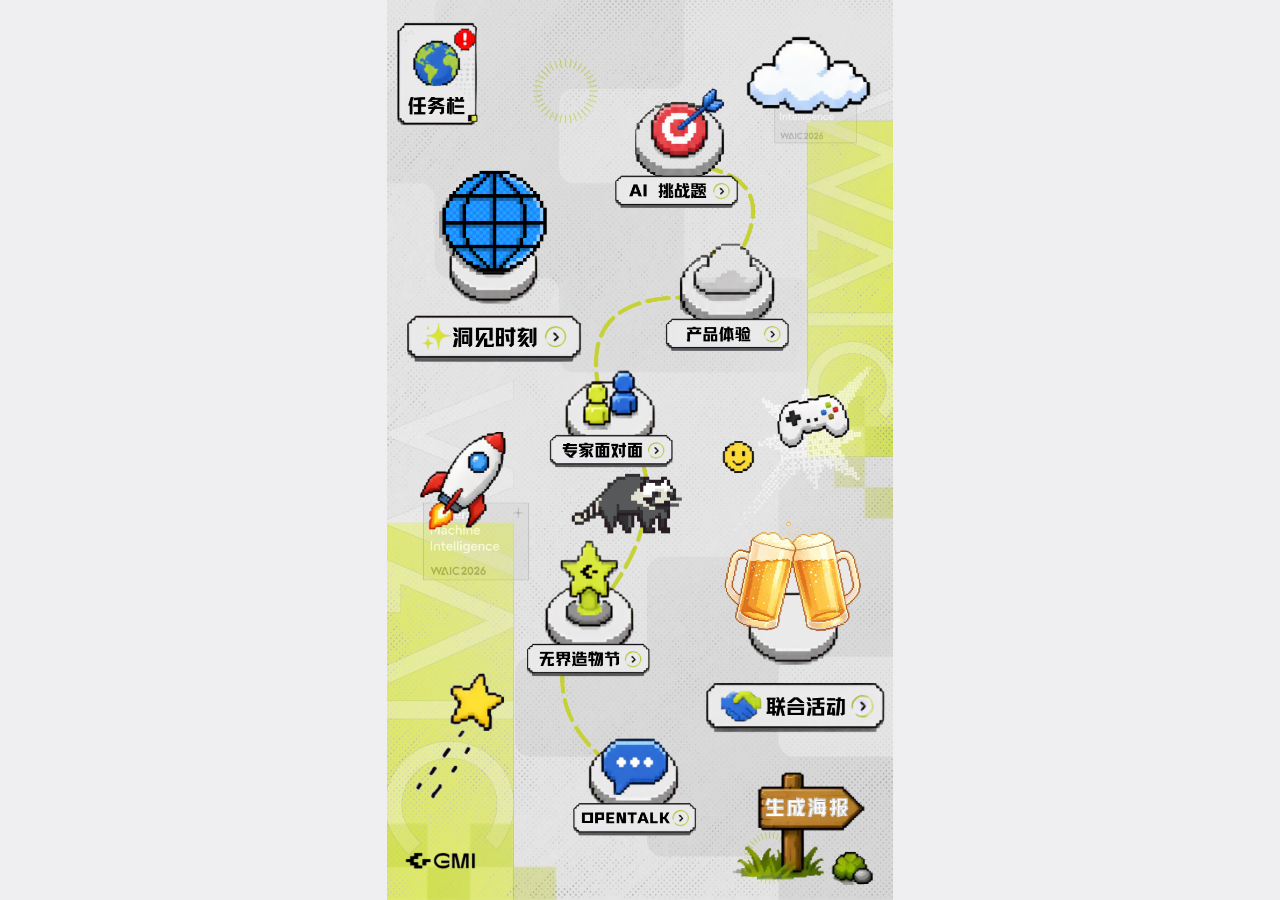
==== commit c968c2de: "Refresh optimized background cache key" ====
--- a/gmi-cloud-map/index.html
+++ b/gmi-cloud-map/index.html
@@ -3,23 +3,12 @@
   <head>
     <meta charset="UTF-8" />
     <meta name="viewport" content="width=device-width, initial-scale=1.0" />
-    <title>Canva Replica</title>
+    <title>GMI Cloud 行动地图打卡</title>
     <link rel="icon" href="data:," />
-    <link rel="preload" as="image" href="assets/page-background.jpg" />
-    <link rel="preload" as="image" href="assets/canva-poster-decorated-transparent.png" />
+    <link rel="preload" as="image" href="assets/page-background.jpg?v=4aea9df" fetchpriority="high" />
+    <link rel="preload" as="image" href="assets/canva-poster-decorated-transparent.png" fetchpriority="high" />
     <link rel="preload" as="image" href="assets/gmi-logo.png" />
-    <link rel="preload" as="image" href="assets/poster-sign.png" />
-    <link rel="preload" as="image" href="assets/share-poster-page.png" />
-    <link rel="preload" as="image" href="assets/share-poster-original.png" />
-    <link rel="preload" as="image" href="assets/insight-page-report-map.png" />
-    <link rel="preload" as="image" href="assets/partner-page-new.png" />
-    <link rel="preload" as="image" href="assets/insight-detail-1.png" />
-    <link rel="preload" as="image" href="assets/insight-detail-2.png" />
-    <link rel="preload" as="image" href="assets/insight-detail-3.png" />
-    <link rel="preload" as="image" href="assets/checkmark-green.png?v=2" />
-    <link rel="preload" as="image" href="assets/taskbar-popup-frame.png?v=cutout2" />
-    <link rel="preload" as="image" href="assets/taskbar-hearts-state-1.png?v=exact2" />
-    <link rel="preload" as="image" href="assets/taskbar-heart-reveal-1.png?v=exact2" />
+    <link rel="preload" as="image" href="assets/poster-sign-cutout.png" />
     <style>
       :root {
         color-scheme: light;
@@ -59,7 +48,7 @@
         aspect-ratio: 940 / 1672;
         position: relative;
         overflow: hidden;
-        background: url("assets/page-background.jpg") center / 100% 100% no-repeat;
+        background: url("assets/page-background.jpg?v=4aea9df") center / 100% 100% no-repeat;
         contain: layout paint style;
         container-type: inline-size;
         transform: translate3d(0, 0, 0);
@@ -1411,11 +1400,13 @@
     </style>
   </head>
   <body>
-    <main class="canvas-stage" aria-label="Canva design replica">
+    <main class="canvas-stage" aria-label="GMI Cloud 行动地图打卡">
       <div class="map-frame">
         <img
           class="map-art"
           src="assets/canva-poster-decorated-transparent.png"
+          fetchpriority="high"
+          decoding="async"
           width="941"
           height="1672"
           alt=""
@@ -1444,7 +1435,8 @@
         <article class="popup-card popup-ai" data-popup="ai" aria-hidden="true">
           <img
             class="popup-art"
-            src="assets/popup-ai.png"
+            data-deferred-src="assets/popup-ai.png"
+            decoding="async"
             width="624"
             height="630"
             alt=""
@@ -1457,7 +1449,7 @@
             aria-label="Check in AI challenge"
           ></button>
           <div class="photo-choice-sheet" data-photo-choice-sheet hidden aria-hidden="true">
-            <span class="photo-choice-crop"><img class="photo-choice-reference" src="assets/photo-choice-reference.png" alt="" aria-hidden="true" draggable="false" /></span>
+            <span class="photo-choice-crop"><img class="photo-choice-reference" data-deferred-src="assets/photo-choice-reference.png" decoding="async" alt="" aria-hidden="true" draggable="false" /></span>
             <span class="photo-choice-plus" aria-hidden="true">+</span>
             <button class="photo-choice-action" type="button" data-photo-library-choice>从相册选择</button>
             <button class="photo-choice-action" type="button" data-photo-camera-choice>打开相机</button>
@@ -1471,7 +1463,8 @@
         >
           <img
             class="popup-art"
-            src="assets/popup-product.png"
+            data-deferred-src="assets/popup-product.png"
+            decoding="async"
             width="603"
             height="646"
             alt=""
@@ -1484,7 +1477,7 @@
             aria-label="Check in product experience"
           ></button>
           <div class="photo-choice-sheet" data-photo-choice-sheet hidden aria-hidden="true">
-            <span class="photo-choice-crop"><img class="photo-choice-reference" src="assets/photo-choice-reference.png" alt="" aria-hidden="true" draggable="false" /></span>
+            <span class="photo-choice-crop"><img class="photo-choice-reference" data-deferred-src="assets/photo-choice-reference.png" decoding="async" alt="" aria-hidden="true" draggable="false" /></span>
             <span class="photo-choice-plus" aria-hidden="true">+</span>
             <button class="photo-choice-action" type="button" data-photo-library-choice>从相册选择</button>
             <button class="photo-choice-action" type="button" data-photo-camera-choice>打开相机</button>
@@ -1498,7 +1491,8 @@
         >
           <img
             class="popup-art"
-            src="assets/popup-expert.png"
+            data-deferred-src="assets/popup-expert.png"
+            decoding="async"
             width="603"
             height="623"
             alt=""
@@ -1511,7 +1505,7 @@
             aria-label="Check in expert session"
           ></button>
           <div class="photo-choice-sheet" data-photo-choice-sheet hidden aria-hidden="true">
-            <span class="photo-choice-crop"><img class="photo-choice-reference" src="assets/photo-choice-reference.png" alt="" aria-hidden="true" draggable="false" /></span>
+            <span class="photo-choice-crop"><img class="photo-choice-reference" data-deferred-src="assets/photo-choice-reference.png" decoding="async" alt="" aria-hidden="true" draggable="false" /></span>
             <span class="photo-choice-plus" aria-hidden="true">+</span>
             <button class="photo-choice-action" type="button" data-photo-library-choice>从相册选择</button>
             <button class="photo-choice-action" type="button" data-photo-camera-choice>打开相机</button>
@@ -1525,7 +1519,8 @@
         >
           <img
             class="popup-art"
-            src="assets/popup-festival.png"
+            data-deferred-src="assets/popup-festival.png"
+            decoding="async"
             width="564"
             height="615"
             alt=""
@@ -1538,7 +1533,7 @@
             aria-label="Check in creation festival"
           ></button>
           <div class="photo-choice-sheet" data-photo-choice-sheet hidden aria-hidden="true">
-            <span class="photo-choice-crop"><img class="photo-choice-reference" src="assets/photo-choice-reference.png" alt="" aria-hidden="true" draggable="false" /></span>
+            <span class="photo-choice-crop"><img class="photo-choice-reference" data-deferred-src="assets/photo-choice-reference.png" decoding="async" alt="" aria-hidden="true" draggable="false" /></span>
             <span class="photo-choice-plus" aria-hidden="true">+</span>
             <button class="photo-choice-action" type="button" data-photo-library-choice>从相册选择</button>
             <button class="photo-choice-action" type="button" data-photo-camera-choice>打开相机</button>
@@ -1552,7 +1547,8 @@
         >
           <img
             class="popup-art"
-            src="assets/popup-opentalk.png"
+            data-deferred-src="assets/popup-opentalk.png"
+            decoding="async"
             width="564"
             height="588"
             alt=""
@@ -1565,7 +1561,7 @@
             aria-label="Check in OpenTalk"
           ></button>
           <div class="photo-choice-sheet" data-photo-choice-sheet hidden aria-hidden="true">
-            <span class="photo-choice-crop"><img class="photo-choice-reference" src="assets/photo-choice-reference.png" alt="" aria-hidden="true" draggable="false" /></span>
+            <span class="photo-choice-crop"><img class="photo-choice-reference" data-deferred-src="assets/photo-choice-reference.png" decoding="async" alt="" aria-hidden="true" draggable="false" /></span>
             <span class="photo-choice-plus" aria-hidden="true">+</span>
             <button class="photo-choice-action" type="button" data-photo-library-choice>从相册选择</button>
             <button class="photo-choice-action" type="button" data-photo-camera-choice>打开相机</button>
@@ -1574,7 +1570,8 @@
 
         <div class="heart-bubble" data-heart-bubble aria-hidden="true">
           <img
-            src="assets/heart-bubble.png"
+            data-deferred-src="assets/heart-bubble.png"
+            decoding="async"
             width="807"
             height="364"
             alt=""
@@ -1589,7 +1586,8 @@
         >
           <img
             class="taskbar-popup-art"
-            src="assets/taskbar-popup-frame.png?v=cutout2"
+            data-deferred-src="assets/taskbar-popup-frame.png?v=cutout2"
+            decoding="async"
             width="940"
             height="1672"
             alt=""
@@ -1600,7 +1598,8 @@
             <img
               class="taskbar-heart-state"
               data-taskbar-heart-state
-              src="assets/taskbar-hearts-state-0.png?v=exact2"
+              data-deferred-src="assets/taskbar-hearts-state-0.png?v=exact2"
+              decoding="async"
               width="940"
               height="320"
               alt=""
@@ -1626,7 +1625,8 @@
         >
           <img
             class="insight-page-art"
-            src="assets/insight-page-report-map.png"
+            data-deferred-src="assets/insight-page-report-map.png"
+            decoding="async"
             width="941"
             height="1672"
             alt=""
@@ -1638,15 +1638,15 @@
           <button class="insight-detail-target insight-detail-target-3" type="button" data-insight-detail-target="3" aria-label="Open AI Agent sharing details"></button>
 
           <article class="insight-detail-card insight-detail-card-1" data-insight-detail="1" aria-hidden="true">
-            <img class="insight-detail-art" src="assets/insight-detail-1.png" width="435" height="338" alt="" draggable="false" />
+            <img class="insight-detail-art" data-deferred-src="assets/insight-detail-1.png" decoding="async" width="435" height="338" alt="" draggable="false" />
             <button class="insight-detail-action insight-copy-hotspot" type="button" data-insight-copy-command aria-label="Copy white paper command"></button>
           </article>
 
           <article class="insight-detail-card insight-detail-card-2" data-insight-detail="2" aria-hidden="true">
-            <img class="insight-detail-art" src="assets/insight-detail-2.png" width="370" height="390" alt="" draggable="false" />
+            <img class="insight-detail-art" data-deferred-src="assets/insight-detail-2.png" decoding="async" width="370" height="390" alt="" draggable="false" />
             <button class="insight-detail-action insight-photo-plus-hotspot" type="button" data-insight-photo-plus aria-label="Add global AI sharing photo"></button>
             <div class="photo-choice-sheet insight-photo-choice-sheet" data-insight-photo-choice-sheet hidden aria-hidden="true">
-              <span class="photo-choice-crop"><img class="photo-choice-reference" src="assets/photo-choice-reference.png" alt="" aria-hidden="true" draggable="false" /></span>
+              <span class="photo-choice-crop"><img class="photo-choice-reference" data-deferred-src="assets/photo-choice-reference.png" decoding="async" alt="" aria-hidden="true" draggable="false" /></span>
               <span class="photo-choice-plus" aria-hidden="true">+</span>
               <button class="photo-choice-action" type="button" data-insight-photo-library-choice aria-label="Choose from photo library"></button>
               <button class="photo-choice-action" type="button" data-insight-photo-camera-choice aria-label="Open camera"></button>
@@ -1654,10 +1654,10 @@
           </article>
 
           <article class="insight-detail-card insight-detail-card-3" data-insight-detail="3" aria-hidden="true">
-            <img class="insight-detail-art" src="assets/insight-detail-3.png" width="402" height="358" alt="" draggable="false" />
+            <img class="insight-detail-art" data-deferred-src="assets/insight-detail-3.png" decoding="async" width="402" height="358" alt="" draggable="false" />
             <button class="insight-detail-action insight-photo-plus-hotspot" type="button" data-insight-photo-plus aria-label="Add AI Agent sharing photo"></button>
             <div class="photo-choice-sheet insight-photo-choice-sheet" data-insight-photo-choice-sheet hidden aria-hidden="true">
-              <span class="photo-choice-crop"><img class="photo-choice-reference" src="assets/photo-choice-reference.png" alt="" aria-hidden="true" draggable="false" /></span>
+              <span class="photo-choice-crop"><img class="photo-choice-reference" data-deferred-src="assets/photo-choice-reference.png" decoding="async" alt="" aria-hidden="true" draggable="false" /></span>
               <span class="photo-choice-plus" aria-hidden="true">+</span>
               <button class="photo-choice-action" type="button" data-insight-photo-library-choice aria-label="Choose from photo library"></button>
               <button class="photo-choice-action" type="button" data-insight-photo-camera-choice aria-label="Open camera"></button>
@@ -1680,7 +1680,8 @@
         <section class="partner-page-layer" data-partner-layer aria-hidden="true">
           <img
             class="partner-page-art"
-            src="assets/partner-page-new.png"
+            data-deferred-src="assets/partner-page-new.png"
+            decoding="async"
             width="941"
             height="1672"
             alt=""
@@ -1703,7 +1704,8 @@
         <section class="poster-page-layer" data-poster-page-layer aria-hidden="true">
           <img
             class="poster-page-art"
-            src="assets/share-poster-page.png"
+            data-deferred-src="assets/share-poster-page.png"
+            decoding="async"
             width="941"
             height="1672"
             alt=""
@@ -2099,7 +2101,29 @@
         });
       }
 
-      preloadAssets([taskbarStateAssets[0], checkmarkAsset]);
+      function hydrateDeferredImages(scope = document) {
+        const images = scope instanceof HTMLImageElement
+          ? [scope]
+          : Array.from(scope.querySelectorAll("img[data-deferred-src]"));
+        images.forEach((image) => {
+          const source = image.dataset.deferredSrc;
+          if (!source) return;
+          image.src = source;
+          delete image.dataset.deferredSrc;
+        });
+      }
+
+      function warmDeferredImages() {
+        const images = Array.from(document.querySelectorAll("img[data-deferred-src]"));
+        let index = 0;
+        const warmNext = () => {
+          if (index >= images.length) return;
+          hydrateDeferredImages(images[index]);
+          index += 1;
+          window.setTimeout(warmNext, 260);
+        };
+        warmNext();
+      }
 
       const preloadRewardAssets = () => {
         preloadAssets([
@@ -2108,11 +2132,20 @@
         ]);
       };
 
-      if ("requestIdleCallback" in window) {
-        window.requestIdleCallback(preloadRewardAssets, { timeout: 1400 });
-      } else {
-        window.setTimeout(preloadRewardAssets, 450);
-      }
+      window.addEventListener("load", () => {
+        const scheduleWarmup = () => {
+          preloadAssets([taskbarStateAssets[0], checkmarkAsset]);
+          warmDeferredImages();
+          window.setTimeout(preloadRewardAssets, 2600);
+        };
+        window.setTimeout(() => {
+          if ("requestIdleCallback" in window) {
+            window.requestIdleCallback(scheduleWarmup, { timeout: 3000 });
+          } else {
+            scheduleWarmup();
+          }
+        }, 600);
+      }, { once: true });
 
       function persistCheckinProgress() {
         try {
@@ -2323,6 +2356,7 @@
 
       function openPosterPage() {
         if (!posterPageLayer || posterPageState !== "closed") return;
+        hydrateDeferredImages(posterPageLayer);
         finishIntro();
         hideHeartBubble();
         closePhotoChoices();
@@ -2560,6 +2594,7 @@
         if (activeInsightDetailId && activeInsightDetailId !== id) {
           closeActiveInsightDetail();
         }
+        hydrateDeferredImages(card);
         activeInsightDetailId = id;
         card.classList.remove("is-closing", "is-open");
         card.classList.add("is-opening");
@@ -2644,6 +2679,7 @@
 
       function openInsightPage() {
         if (!insightLayer || insightPageState !== "closed") return;
+        hydrateDeferredImages(insightLayer);
         finishIntro();
         hideHeartBubble();
         closePhotoChoices();
@@ -2678,6 +2714,7 @@
 
       function openPartnerPage() {
         if (!partnerLayer || partnerPageState !== "closed") return;
+        hydrateDeferredImages(partnerLayer);
         finishIntro();
         hideHeartBubble();
         closePhotoChoices();
@@ -2713,6 +2750,7 @@
       function openPopup(id) {
         const card = popupCards.get(id);
         if (!card || droppingCheckins.has(id)) return;
+        hydrateDeferredImages(card);
         card.classList.remove("is-closing", "is-open");
         card.classList.add("is-opening");
         card.setAttribute("aria-hidden", "false");
@@ -2956,6 +2994,7 @@
 
       function openTaskbarPopup() {
         if (!taskbarLayer) return;
+        hydrateDeferredImages(taskbarLayer);
         finishIntro();
         hideHeartBubble();
         closePhotoChoices();
@@ -2997,6 +3036,7 @@
 
       function showHeartBubble() {
         if (!heartBubble) return;
+        hydrateDeferredImages(heartBubble);
         finishIntro();
         closePhotoChoices();
         if (activePopupId) {
